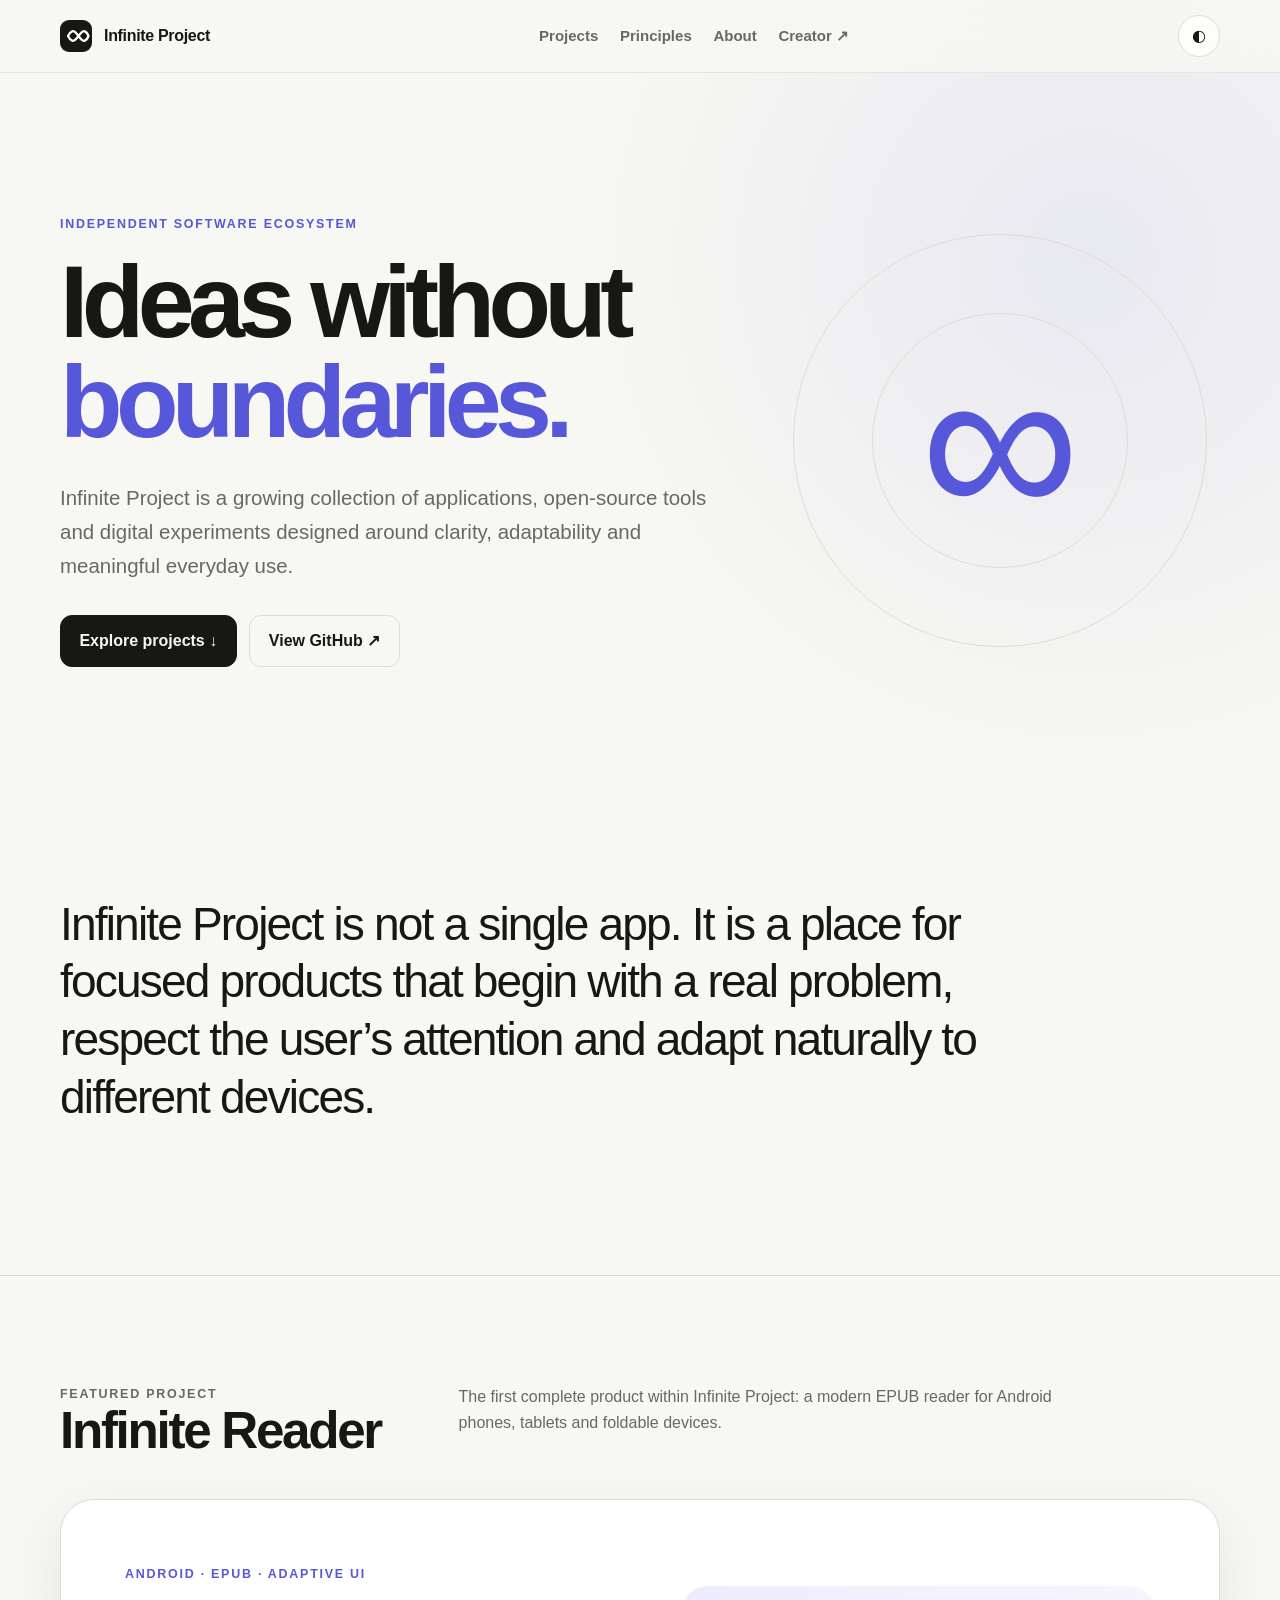
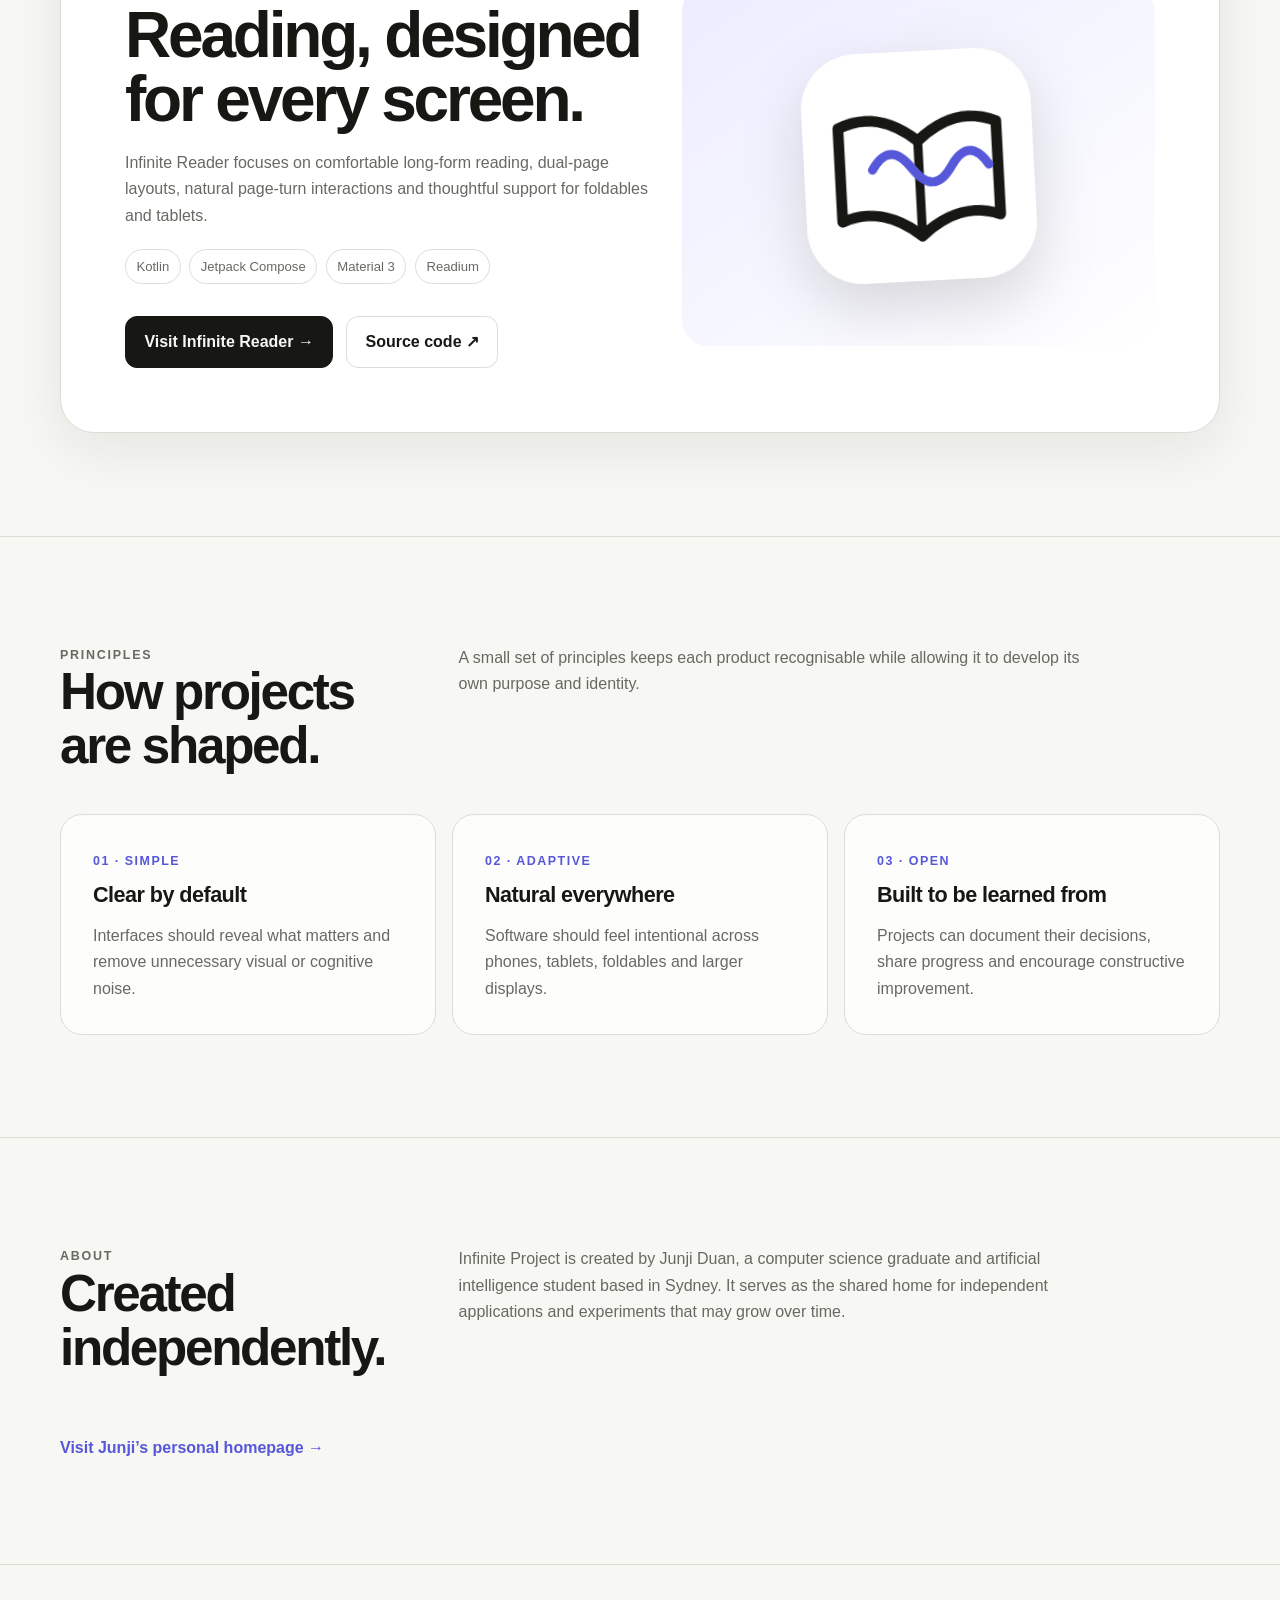
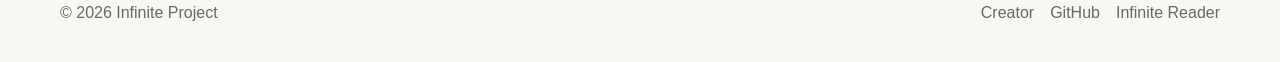
==== index.html @ 833618b4 "Initial commit" ====
<!doctype html>
<html lang="en">
<head>
  <meta charset="utf-8"><meta name="viewport" content="width=device-width, initial-scale=1">
  <meta name="description" content="Infinite Project is an independent collection of thoughtful applications, open-source tools and digital experiments by Junji Duan.">
  <meta name="theme-color" content="#f7f7f3">
  <meta property="og:title" content="Infinite Project — Software without boundaries">
  <meta property="og:description" content="Independent applications, open-source tools and digital experiments.">
  <meta property="og:type" content="website"><meta property="og:url" content="https://JunjiDuan.github.io/infinite-project/">
  <title>Infinite Project — Software without boundaries</title>
  <link rel="icon" href="assets/icons/favicon.svg" type="image/svg+xml"><link rel="manifest" href="site.webmanifest"><link rel="stylesheet" href="assets/css/styles.css">
</head>
<body>
<a class="skip-link" href="#main">Skip to content</a>
<header class="site-header"><div class="container navbar">
  <a class="brand" href="#top"><img class="brand-mark" src="assets/icons/icon.svg" alt=""><span>Infinite Project</span></a>
  <nav class="nav-links" data-menu aria-label="Primary navigation"><a href="#projects">Projects</a><a href="#principles">Principles</a><a href="#about">About</a><a href="https://JunjiDuan.github.io/">Creator ↗</a></nav>
  <div class="nav-actions"><button class="icon-button" type="button" data-theme-toggle aria-label="Switch theme"><span data-theme-icon>◐</span></button><button class="menu-button" type="button" data-menu-button aria-expanded="false" aria-label="Open menu">☰</button></div>
</div></header>
<main id="main">
  <section class="hero" id="top"><div class="container project-hero">
    <div data-reveal><p class="eyebrow">Independent software ecosystem</p><h1>Ideas without <span>boundaries.</span></h1><p class="hero-copy">Infinite Project is a growing collection of applications, open-source tools and digital experiments designed around clarity, adaptability and meaningful everyday use.</p><div class="hero-actions"><a class="button" href="#projects">Explore projects ↓</a><a class="button secondary" href="https://github.com/JunjiDuan" target="_blank" rel="noreferrer">View GitHub ↗</a></div></div>
    <div class="hero-symbol" data-reveal aria-hidden="true"><span>∞</span></div>
  </div></section>

  <section class="section"><div class="container"><p class="manifesto" data-reveal>Infinite Project is not a single app. It is a place for focused products that begin with a real problem, respect the user’s attention and adapt naturally to different devices.</p></div></section>

  <section class="section" id="projects"><div class="container">
    <div class="section-heading" data-reveal><div><p class="eyebrow">Featured project</p><h2>Infinite Reader</h2></div><p>The first complete product within Infinite Project: a modern EPUB reader for Android phones, tablets and foldable devices.</p></div>
    <article class="featured-project" data-reveal>
      <div><p class="eyebrow">Android · EPUB · Adaptive UI</p><h3 style="font-size:clamp(2.4rem,5vw,4.8rem);line-height:1;letter-spacing:-.05em;margin:.35rem 0 1.2rem;">Reading, designed for every screen.</h3><p style="color:var(--muted);max-width:560px;">Infinite Reader focuses on comfortable long-form reading, dual-page layouts, natural page-turn interactions and thoughtful support for foldables and tablets.</p><div class="tag-list"><span class="tag">Kotlin</span><span class="tag">Jetpack Compose</span><span class="tag">Material 3</span><span class="tag">Readium</span></div><div class="hero-actions"><a class="button" href="https://JunjiDuan.github.io/infinite-reader/">Visit Infinite Reader →</a><a class="button secondary" href="https://github.com/JunjiDuan/infinite-reader">Source code ↗</a></div></div>
      <div class="reader-art"><img src="assets/images/reader-logo.svg" alt="Infinite Reader book and infinity logo"></div>
    </article>
  </div></section>

  <section class="section" id="principles"><div class="container">
    <div class="section-heading" data-reveal><div><p class="eyebrow">Principles</p><h2>How projects are shaped.</h2></div><p>A small set of principles keeps each product recognisable while allowing it to develop its own purpose and identity.</p></div>
    <div class="grid three">
      <article class="card" data-reveal><span class="principle-number">01 · SIMPLE</span><h3>Clear by default</h3><p>Interfaces should reveal what matters and remove unnecessary visual or cognitive noise.</p></article>
      <article class="card" data-reveal><span class="principle-number">02 · ADAPTIVE</span><h3>Natural everywhere</h3><p>Software should feel intentional across phones, tablets, foldables and larger displays.</p></article>
      <article class="card" data-reveal><span class="principle-number">03 · OPEN</span><h3>Built to be learned from</h3><p>Projects can document their decisions, share progress and encourage constructive improvement.</p></article>
    </div>
  </div></section>

  <section class="section" id="about"><div class="container"><div class="section-heading" data-reveal><div><p class="eyebrow">About</p><h2>Created independently.</h2></div><p>Infinite Project is created by Junji Duan, a computer science graduate and artificial intelligence student based in Sydney. It serves as the shared home for independent applications and experiments that may grow over time.</p></div><a class="card-link" href="https://JunjiDuan.github.io/">Visit Junji’s personal homepage →</a></div></section>
</main>
<footer class="site-footer"><div class="container footer-row"><span>© <span data-year></span> Infinite Project</span><div class="footer-links"><a href="https://JunjiDuan.github.io/">Creator</a><a href="https://github.com/JunjiDuan">GitHub</a><a href="https://JunjiDuan.github.io/infinite-reader/">Infinite Reader</a></div></div></footer>
<script src="assets/js/main.js" defer></script>
</body></html>
---- assets/css/styles.css ----
:root {
  color-scheme: light;
  --bg: #f7f7f3;
  --surface: rgba(255, 255, 255, 0.76);
  --surface-solid: #ffffff;
  --text: #171714;
  --muted: #696963;
  --line: #ddddD5;
  --accent: #5657d9;
  --accent-soft: #ececff;
  --shadow: 0 18px 55px rgba(25, 25, 20, 0.08);
  --radius-sm: 12px;
  --radius-md: 22px;
  --radius-lg: 34px;
  --max-width: 1160px;
}

:root[data-theme="dark"] {
  color-scheme: dark;
  --bg: #11110f;
  --surface: rgba(27, 27, 24, 0.8);
  --surface-solid: #1b1b18;
  --text: #f5f5ef;
  --muted: #aaaaa2;
  --line: #34342f;
  --accent: #a7a8ff;
  --accent-soft: #292947;
  --shadow: 0 20px 65px rgba(0, 0, 0, 0.32);
}

* { box-sizing: border-box; }
html { scroll-behavior: smooth; }
body {
  margin: 0;
  min-width: 320px;
  background:
    radial-gradient(circle at 85% 8%, color-mix(in srgb, var(--accent) 9%, transparent), transparent 32rem),
    var(--bg);
  color: var(--text);
  font-family: Inter, ui-sans-serif, -apple-system, BlinkMacSystemFont, "Segoe UI", sans-serif;
  line-height: 1.65;
  -webkit-font-smoothing: antialiased;
}

a { color: inherit; text-decoration: none; }
a:focus-visible, button:focus-visible { outline: 3px solid var(--accent); outline-offset: 4px; }
img, svg { display: block; max-width: 100%; }
button { font: inherit; }

.skip-link {
  position: fixed; left: 1rem; top: -4rem; z-index: 1000;
  background: var(--text); color: var(--bg); padding: .7rem 1rem; border-radius: 10px;
}
.skip-link:focus { top: 1rem; }

.container { width: min(calc(100% - 2rem), var(--max-width)); margin-inline: auto; }
.site-header {
  position: sticky; top: 0; z-index: 50;
  border-bottom: 1px solid color-mix(in srgb, var(--line) 70%, transparent);
  background: color-mix(in srgb, var(--bg) 82%, transparent);
  backdrop-filter: blur(18px);
}
.navbar { min-height: 72px; display: flex; align-items: center; justify-content: space-between; gap: 1.5rem; }
.brand { display: inline-flex; align-items: center; gap: .75rem; font-weight: 760; letter-spacing: -.02em; }
.brand-mark { width: 32px; height: 32px; }
.nav-links { display: flex; align-items: center; gap: 1.35rem; }
.nav-links a { color: var(--muted); font-size: .94rem; font-weight: 620; }
.nav-links a:hover { color: var(--text); }
.icon-button, .menu-button {
  width: 42px; height: 42px; border: 1px solid var(--line); border-radius: 50%;
  background: var(--surface); color: var(--text); cursor: pointer;
  display: inline-grid; place-items: center;
}
.menu-button { display: none; border-radius: 12px; }
.nav-actions { display: flex; align-items: center; gap: .55rem; }

.hero { padding: clamp(5.5rem, 11vw, 9.5rem) 0 5rem; }
.eyebrow { margin: 0 0 1.1rem; color: var(--accent); font-size: .78rem; font-weight: 780; letter-spacing: .14em; text-transform: uppercase; }
.hero h1, .display-title {
  margin: 0; max-width: 900px; font-size: clamp(3rem, 8vw, 7.3rem); line-height: .98;
  letter-spacing: -.065em; font-weight: 760;
}
.hero h1 span, .accent-text { color: var(--accent); }
.hero-copy { max-width: 670px; margin: 1.8rem 0 0; color: var(--muted); font-size: clamp(1.05rem, 2vw, 1.28rem); }
.hero-actions { display: flex; flex-wrap: wrap; gap: .8rem; margin-top: 2rem; }
.button {
  display: inline-flex; align-items: center; justify-content: center; gap: .55rem;
  min-height: 48px; padding: .75rem 1.15rem; border-radius: 12px;
  border: 1px solid var(--text); background: var(--text); color: var(--bg); font-weight: 720;
  transition: transform .2s ease, box-shadow .2s ease;
}
.button:hover { transform: translateY(-2px); box-shadow: var(--shadow); }
.button.secondary { background: transparent; color: var(--text); border-color: var(--line); }
.button.ghost { background: var(--accent-soft); color: var(--accent); border-color: transparent; }

.section { padding: clamp(4.5rem, 8vw, 8rem) 0; }
.section + .section { border-top: 1px solid var(--line); }
.section-heading { display: grid; grid-template-columns: minmax(0, .65fr) minmax(0, 1.35fr); gap: 2rem; margin-bottom: 2.6rem; }
.section-heading h2 { margin: 0; font-size: clamp(2rem, 4vw, 3.7rem); line-height: 1.05; letter-spacing: -.045em; }
.section-heading p { margin: .35rem 0 0; max-width: 640px; color: var(--muted); }

.grid { display: grid; gap: 1rem; }
.grid.two { grid-template-columns: repeat(2, minmax(0, 1fr)); }
.grid.three { grid-template-columns: repeat(3, minmax(0, 1fr)); }
.card {
  position: relative; overflow: hidden; padding: clamp(1.35rem, 3vw, 2rem);
  border: 1px solid var(--line); border-radius: var(--radius-md); background: var(--surface);
}
.card h3 { margin: .2rem 0 .65rem; font-size: 1.35rem; letter-spacing: -.025em; }
.card p { margin: 0; color: var(--muted); }
.card-link { display: inline-flex; gap: .4rem; align-items: center; margin-top: 1.2rem; color: var(--accent); font-weight: 720; }
.tag-list { display: flex; flex-wrap: wrap; gap: .55rem; margin-top: 1.25rem; }
.tag { padding: .35rem .65rem; border: 1px solid var(--line); border-radius: 999px; color: var(--muted); font-size: .82rem; }

.site-footer { padding: 2.2rem 0; border-top: 1px solid var(--line); color: var(--muted); }
.footer-row { display: flex; justify-content: space-between; gap: 1rem; align-items: center; }
.footer-links { display: flex; flex-wrap: wrap; gap: 1rem; }
.footer-links a:hover { color: var(--text); }

[data-reveal] { opacity: 0; transform: translateY(18px); transition: opacity .6s ease, transform .6s ease; }
[data-reveal].is-visible { opacity: 1; transform: translateY(0); }

@media (max-width: 800px) {
  .menu-button { display: inline-grid; }
  .nav-links {
    display: none; position: absolute; left: 1rem; right: 1rem; top: 64px;
    padding: 1rem; flex-direction: column; align-items: stretch;
    border: 1px solid var(--line); border-radius: 16px; background: var(--surface-solid); box-shadow: var(--shadow);
  }
  .nav-links[data-open] { display: flex; }
  .nav-links a { padding: .65rem .55rem; }
  .section-heading, .grid.two, .grid.three { grid-template-columns: 1fr; }
  .section-heading { gap: .75rem; }
  .footer-row { align-items: flex-start; flex-direction: column; }
}

@media (prefers-reduced-motion: reduce) {
  html { scroll-behavior: auto; }
  *, *::before, *::after { animation-duration: .01ms !important; animation-iteration-count: 1 !important; transition-duration: .01ms !important; }
  [data-reveal] { opacity: 1; transform: none; }
}

.project-hero { display: grid; grid-template-columns: 1.2fr .8fr; gap: 3rem; align-items: center; }
.hero-symbol { width: min(100%, 440px); aspect-ratio: 1; justify-self: end; position: relative; display: grid; place-items: center; }
.hero-symbol::before, .hero-symbol::after { content:''; position:absolute; border-radius:50%; border:1px solid var(--line); }
.hero-symbol::before { inset: 3%; } .hero-symbol::after { inset: 21%; }
.hero-symbol span { font-size: clamp(7rem, 22vw, 14rem); line-height: 1; color: var(--accent); animation: float 5s ease-in-out infinite; }
@keyframes float { 50% { transform: translateY(-10px) rotate(-2deg); } }
.manifesto { font-size: clamp(1.65rem, 3.6vw, 3rem); line-height: 1.25; letter-spacing: -.04em; max-width: 940px; }
.featured-project { display:grid; grid-template-columns: 1fr .9fr; gap:2rem; min-height:500px; padding:clamp(1.5rem,5vw,4rem); border-radius:var(--radius-lg); border:1px solid var(--line); background:var(--surface-solid); box-shadow:var(--shadow); align-items:center; }
.reader-art { min-height:360px; border-radius:26px; display:grid; place-items:center; background:linear-gradient(145deg,var(--accent-soft),var(--surface)); overflow:hidden; }
.reader-art img { width:min(58%,230px); filter:drop-shadow(0 24px 30px rgba(0,0,0,.14)); transform:rotate(-3deg); }
.principle-number { color:var(--accent); font-weight:780; font-size:.78rem; letter-spacing:.12em; }
@media (max-width:800px) { .project-hero,.featured-project{grid-template-columns:1fr}.hero-symbol{justify-self:start;width:min(80vw,370px)}.reader-art{min-height:300px} }
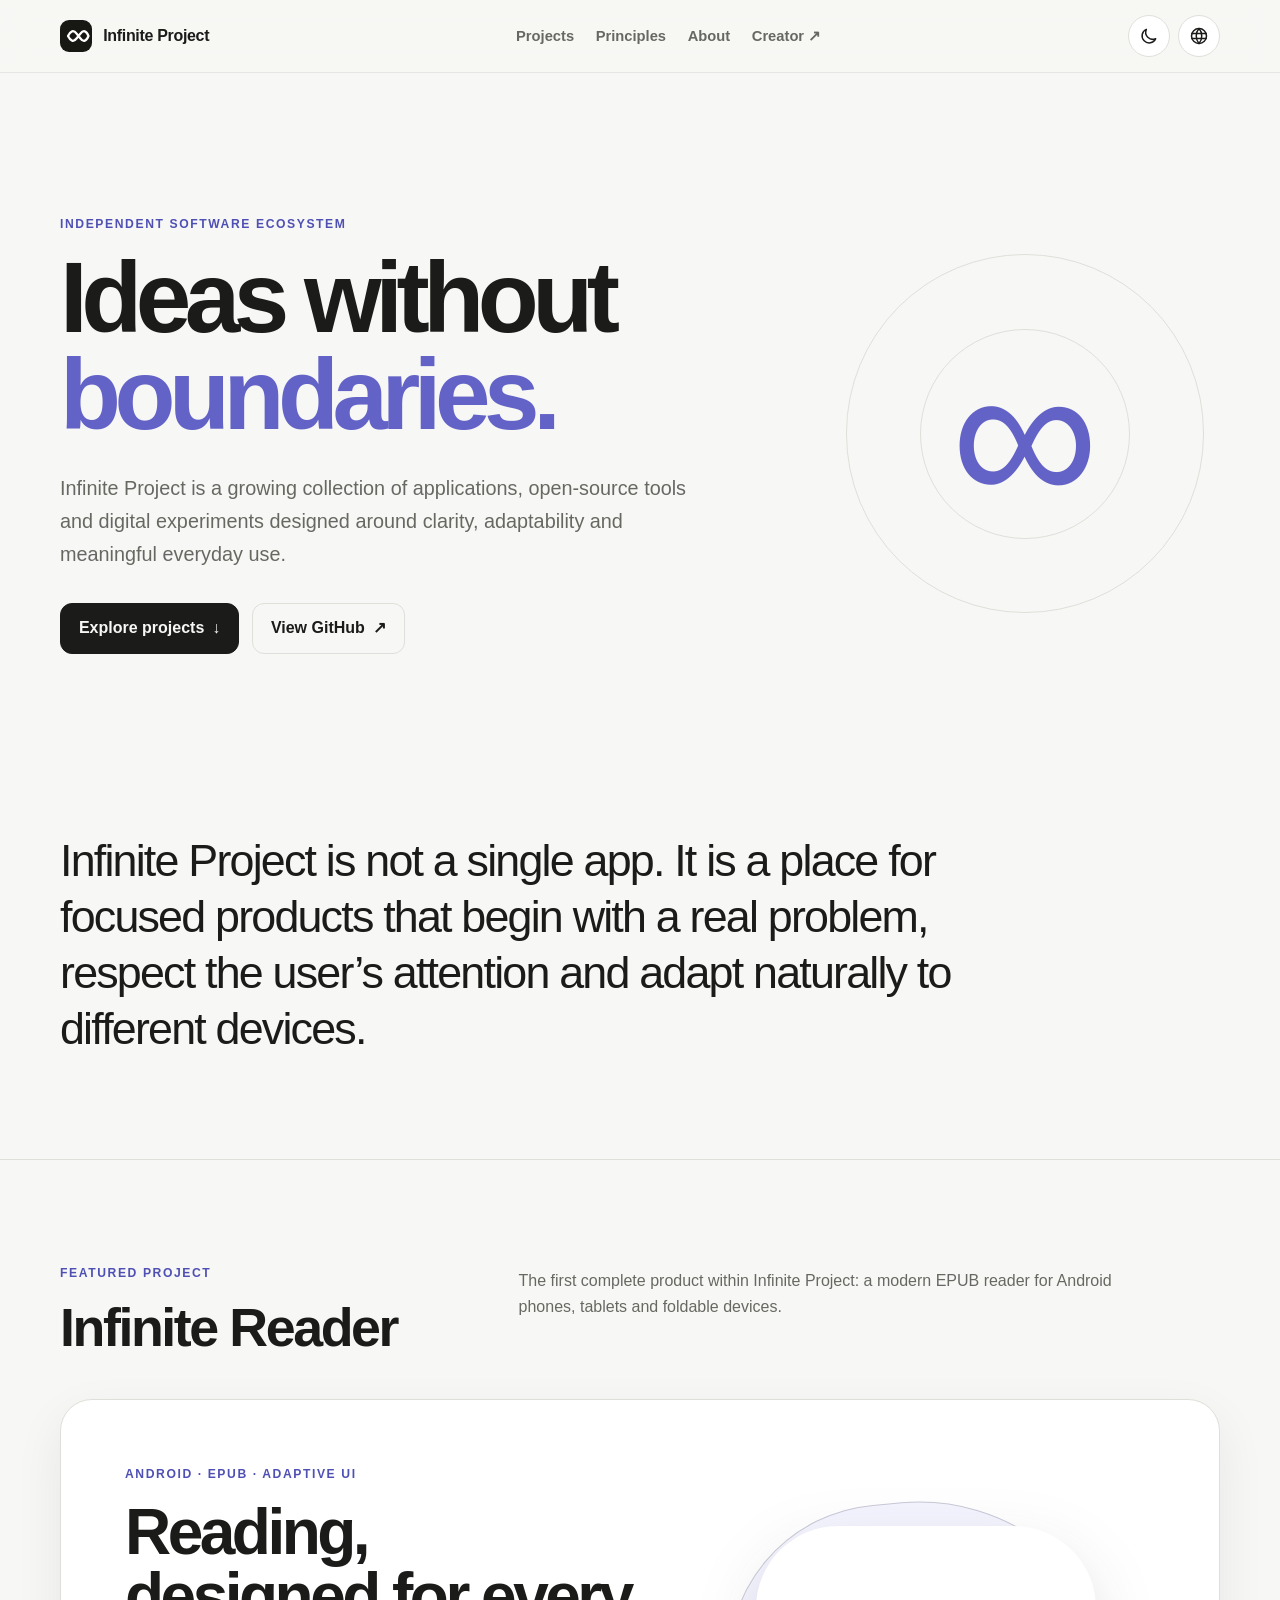
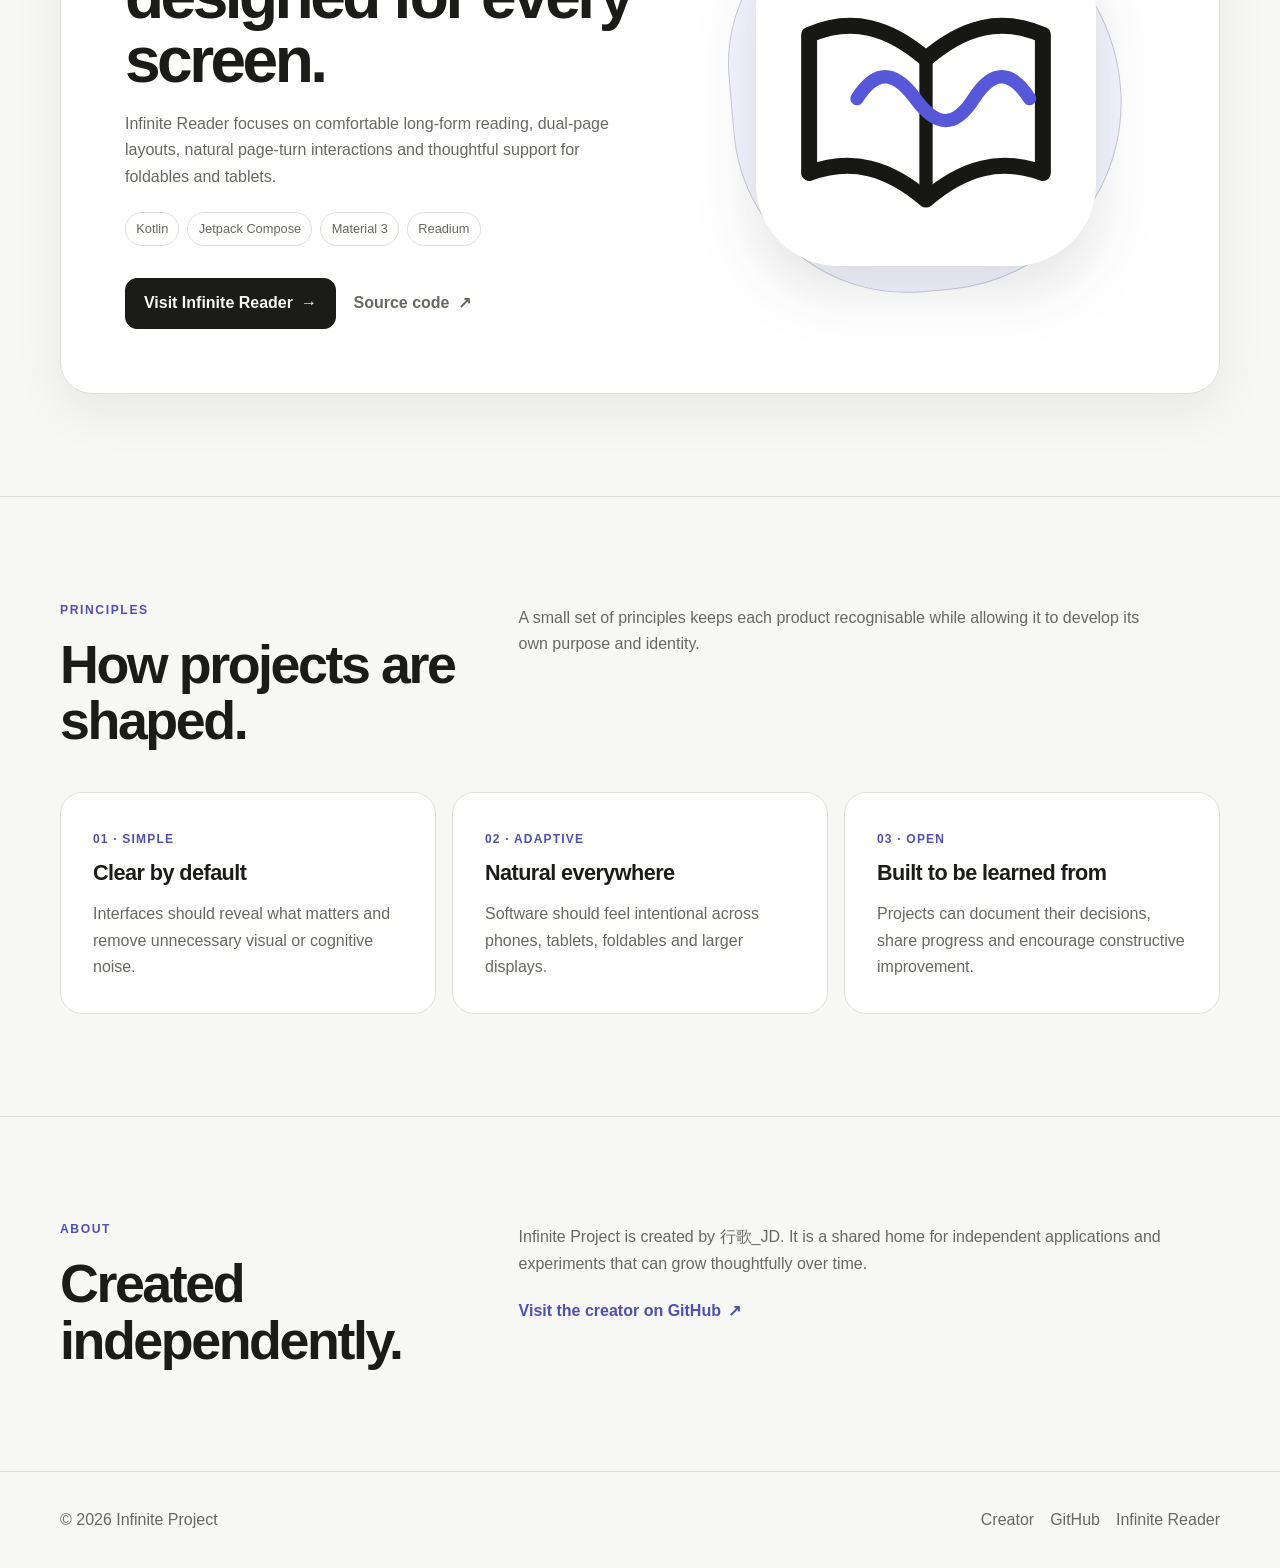
==== commit 7ab1980d: "Update website" ====
--- a/index.html
+++ b/index.html
@@ -1,49 +1,144 @@
 <!doctype html>
 <html lang="en">
 <head>
-  <meta charset="utf-8"><meta name="viewport" content="width=device-width, initial-scale=1">
-  <meta name="description" content="Infinite Project is an independent collection of thoughtful applications, open-source tools and digital experiments by Junji Duan.">
-  <meta name="theme-color" content="#f7f7f3">
+  <meta charset="utf-8">
+  <meta name="viewport" content="width=device-width, initial-scale=1">
+  <meta name="description" content="Infinite Project is an independent collection of thoughtful applications, open-source tools and digital experiments by 行歌_JD.">
+  <meta name="theme-color" content="#f7f7f5">
   <meta property="og:title" content="Infinite Project — Software without boundaries">
-  <meta property="og:description" content="Independent applications, open-source tools and digital experiments.">
-  <meta property="og:type" content="website"><meta property="og:url" content="https://JunjiDuan.github.io/infinite-project/">
+  <meta property="og:description" content="Independent applications, open-source tools and digital experiments designed with clarity and care.">
+  <meta property="og:type" content="website">
+  <meta property="og:url" content="https://junjiduan.github.io/infinite-project/">
   <title>Infinite Project — Software without boundaries</title>
-  <link rel="icon" href="assets/icons/favicon.svg" type="image/svg+xml"><link rel="manifest" href="site.webmanifest"><link rel="stylesheet" href="assets/css/styles.css">
+  <link rel="icon" href="./assets/icons/favicon.svg" type="image/svg+xml">
+  <link rel="manifest" href="./site.webmanifest">
+  <link rel="stylesheet" href="./assets/css/styles.css">
 </head>
 <body>
-<a class="skip-link" href="#main">Skip to content</a>
-<header class="site-header"><div class="container navbar">
-  <a class="brand" href="#top"><img class="brand-mark" src="assets/icons/icon.svg" alt=""><span>Infinite Project</span></a>
-  <nav class="nav-links" data-menu aria-label="Primary navigation"><a href="#projects">Projects</a><a href="#principles">Principles</a><a href="#about">About</a><a href="https://JunjiDuan.github.io/">Creator ↗</a></nav>
-  <div class="nav-actions"><button class="icon-button" type="button" data-theme-toggle aria-label="Switch theme"><span data-theme-icon>◐</span></button><button class="menu-button" type="button" data-menu-button aria-expanded="false" aria-label="Open menu">☰</button></div>
-</div></header>
-<main id="main">
-  <section class="hero" id="top"><div class="container project-hero">
-    <div data-reveal><p class="eyebrow">Independent software ecosystem</p><h1>Ideas without <span>boundaries.</span></h1><p class="hero-copy">Infinite Project is a growing collection of applications, open-source tools and digital experiments designed around clarity, adaptability and meaningful everyday use.</p><div class="hero-actions"><a class="button" href="#projects">Explore projects ↓</a><a class="button secondary" href="https://github.com/JunjiDuan" target="_blank" rel="noreferrer">View GitHub ↗</a></div></div>
-    <div class="hero-symbol" data-reveal aria-hidden="true"><span>∞</span></div>
-  </div></section>
+  <a class="skip-link" href="#main" data-i18n="skipLink">Skip to content</a>
 
-  <section class="section"><div class="container"><p class="manifesto" data-reveal>Infinite Project is not a single app. It is a place for focused products that begin with a real problem, respect the user’s attention and adapt naturally to different devices.</p></div></section>
+  <header class="site-header">
+    <div class="container navbar">
+      <a class="brand" href="#top" data-i18n-aria-label="brandHomeLabel" aria-label="Infinite Project home">
+        <img class="brand-mark" src="./assets/icons/icon.svg" alt="">
+        <span>Infinite Project</span>
+      </a>
 
-  <section class="section" id="projects"><div class="container">
-    <div class="section-heading" data-reveal><div><p class="eyebrow">Featured project</p><h2>Infinite Reader</h2></div><p>The first complete product within Infinite Project: a modern EPUB reader for Android phones, tablets and foldable devices.</p></div>
-    <article class="featured-project" data-reveal>
-      <div><p class="eyebrow">Android · EPUB · Adaptive UI</p><h3 style="font-size:clamp(2.4rem,5vw,4.8rem);line-height:1;letter-spacing:-.05em;margin:.35rem 0 1.2rem;">Reading, designed for every screen.</h3><p style="color:var(--muted);max-width:560px;">Infinite Reader focuses on comfortable long-form reading, dual-page layouts, natural page-turn interactions and thoughtful support for foldables and tablets.</p><div class="tag-list"><span class="tag">Kotlin</span><span class="tag">Jetpack Compose</span><span class="tag">Material 3</span><span class="tag">Readium</span></div><div class="hero-actions"><a class="button" href="https://JunjiDuan.github.io/infinite-reader/">Visit Infinite Reader →</a><a class="button secondary" href="https://github.com/JunjiDuan/infinite-reader">Source code ↗</a></div></div>
-      <div class="reader-art"><img src="assets/images/reader-logo.svg" alt="Infinite Reader book and infinity logo"></div>
-    </article>
-  </div></section>
+      <nav class="nav-links" id="primary-navigation" data-menu data-i18n-aria-label="primaryNavLabel" aria-label="Primary navigation">
+        <a href="#projects" data-i18n="navProjects">Projects</a>
+        <a href="#principles" data-i18n="navPrinciples">Principles</a>
+        <a href="#about" data-i18n="navAbout">About</a>
+        <a href="https://github.com/JunjiDuan" target="_blank" rel="noreferrer">
+          <span data-i18n="navCreator">Creator</span><span aria-hidden="true"> ↗</span>
+        </a>
+      </nav>
 
-  <section class="section" id="principles"><div class="container">
-    <div class="section-heading" data-reveal><div><p class="eyebrow">Principles</p><h2>How projects are shaped.</h2></div><p>A small set of principles keeps each product recognisable while allowing it to develop its own purpose and identity.</p></div>
-    <div class="grid three">
-      <article class="card" data-reveal><span class="principle-number">01 · SIMPLE</span><h3>Clear by default</h3><p>Interfaces should reveal what matters and remove unnecessary visual or cognitive noise.</p></article>
-      <article class="card" data-reveal><span class="principle-number">02 · ADAPTIVE</span><h3>Natural everywhere</h3><p>Software should feel intentional across phones, tablets, foldables and larger displays.</p></article>
-      <article class="card" data-reveal><span class="principle-number">03 · OPEN</span><h3>Built to be learned from</h3><p>Projects can document their decisions, share progress and encourage constructive improvement.</p></article>
+      <div class="nav-actions">
+        <button class="icon-button" type="button" data-theme-toggle data-i18n-aria-label="themeDarkLabel" aria-label="Switch to dark mode">
+          <svg class="theme-icon theme-icon-moon" viewBox="0 0 24 24" aria-hidden="true"><path d="M20 15.2A8.5 8.5 0 0 1 8.8 4 8.5 8.5 0 1 0 20 15.2Z"/></svg>
+          <svg class="theme-icon theme-icon-sun" viewBox="0 0 24 24" aria-hidden="true"><circle cx="12" cy="12" r="3.5"/><path d="M12 2v2M12 20v2M4.93 4.93l1.42 1.42M17.65 17.65l1.42 1.42M2 12h2M20 12h2M4.93 19.07l1.42-1.42M17.65 6.35l1.42-1.42"/></svg>
+        </button>
+
+        <div class="language-control">
+          <button class="icon-button" type="button" data-language-button aria-expanded="false" aria-haspopup="menu" aria-controls="language-menu" data-i18n-aria-label="languageButtonLabel" aria-label="Choose language">
+            <svg viewBox="0 0 24 24" aria-hidden="true"><circle cx="12" cy="12" r="9"/><path d="M3.5 9h17M3.5 15h17M12 3c2.2 2.4 3.3 5.4 3.3 9s-1.1 6.6-3.3 9c-2.2-2.4-3.3-5.4-3.3-9S9.8 5.4 12 3Z"/></svg>
+          </button>
+          <div class="language-menu" id="language-menu" data-language-menu role="menu" data-i18n-aria-label="languageMenuLabel" aria-label="Language" hidden>
+            <button type="button" role="menuitemradio" data-language="en" aria-checked="true"><span>English</span><span class="language-check" aria-hidden="true">✓</span></button>
+            <button type="button" role="menuitemradio" data-language="zh-CN" aria-checked="false"><span>中文（简体）</span><span class="language-check" aria-hidden="true">✓</span></button>
+            <button type="button" role="menuitemradio" data-language="zh-TW" aria-checked="false"><span>中文（繁體）</span><span class="language-check" aria-hidden="true">✓</span></button>
+            <button type="button" role="menuitemradio" data-language="fr" aria-checked="false"><span>Français</span><span class="language-check" aria-hidden="true">✓</span></button>
+            <button type="button" role="menuitemradio" data-language="es" aria-checked="false"><span>Español</span><span class="language-check" aria-hidden="true">✓</span></button>
+          </div>
+        </div>
+
+        <button class="menu-button" type="button" data-menu-button aria-expanded="false" aria-controls="primary-navigation" data-i18n-aria-label="menuOpenLabel" aria-label="Open menu">
+          <svg class="menu-icon menu-icon-open" viewBox="0 0 24 24" aria-hidden="true"><path d="M4 7h16M4 12h16M4 17h16"/></svg>
+          <svg class="menu-icon menu-icon-close" viewBox="0 0 24 24" aria-hidden="true"><path d="m6 6 12 12M18 6 6 18"/></svg>
+        </button>
+      </div>
     </div>
-  </div></section>
+  </header>
 
-  <section class="section" id="about"><div class="container"><div class="section-heading" data-reveal><div><p class="eyebrow">About</p><h2>Created independently.</h2></div><p>Infinite Project is created by Junji Duan, a computer science graduate and artificial intelligence student based in Sydney. It serves as the shared home for independent applications and experiments that may grow over time.</p></div><a class="card-link" href="https://JunjiDuan.github.io/">Visit Junji’s personal homepage →</a></div></section>
-</main>
-<footer class="site-footer"><div class="container footer-row"><span>© <span data-year></span> Infinite Project</span><div class="footer-links"><a href="https://JunjiDuan.github.io/">Creator</a><a href="https://github.com/JunjiDuan">GitHub</a><a href="https://JunjiDuan.github.io/infinite-reader/">Infinite Reader</a></div></div></footer>
-<script src="assets/js/main.js" defer></script>
-</body></html>
+  <main id="main">
+    <section class="hero" id="top">
+      <div class="container project-hero">
+        <div data-reveal>
+          <p class="eyebrow" data-i18n="heroEyebrow">Independent software ecosystem</p>
+          <h1 data-i18n-html="heroTitle">Ideas without <span>boundaries.</span></h1>
+          <p class="hero-copy" data-i18n="heroCopy">Infinite Project is a growing collection of applications, open-source tools and digital experiments designed around clarity, adaptability and meaningful everyday use.</p>
+          <div class="hero-actions">
+            <a class="button" href="#projects"><span data-i18n="exploreProjects">Explore projects</span><span aria-hidden="true">↓</span></a>
+            <a class="button secondary" href="https://github.com/JunjiDuan" target="_blank" rel="noreferrer"><span data-i18n="viewGitHub">View GitHub</span><span aria-hidden="true">↗</span></a>
+          </div>
+        </div>
+        <div class="hero-symbol" data-reveal aria-hidden="true"><span>∞</span></div>
+      </div>
+    </section>
+
+    <section class="section manifesto-section">
+      <div class="container"><p class="manifesto" data-reveal data-i18n="manifesto">Infinite Project is not a single app. It is a place for focused products that begin with a real problem, respect the user’s attention and adapt naturally to different devices.</p></div>
+    </section>
+
+    <section class="section" id="projects">
+      <div class="container">
+        <div class="section-heading" data-reveal>
+          <div><p class="eyebrow" data-i18n="featuredEyebrow">Featured project</p><h2>Infinite Reader</h2></div>
+          <p data-i18n="featuredIntro">The first complete product within Infinite Project: a modern EPUB reader for Android phones, tablets and foldable devices.</p>
+        </div>
+
+        <article class="featured-project" data-reveal>
+          <div class="featured-copy">
+            <p class="eyebrow">Android · EPUB · <span data-i18n="adaptiveUi">Adaptive UI</span></p>
+            <h3 data-i18n="readerTitle">Reading, designed for every screen.</h3>
+            <p data-i18n="readerCopy">Infinite Reader focuses on comfortable long-form reading, dual-page layouts, natural page-turn interactions and thoughtful support for foldables and tablets.</p>
+            <div class="tag-list" data-i18n-aria-label="technologiesLabel" aria-label="Technologies"><span class="tag">Kotlin</span><span class="tag">Jetpack Compose</span><span class="tag">Material 3</span><span class="tag">Readium</span></div>
+            <div class="hero-actions">
+              <a class="button" href="https://JunjiDuan.github.io/infinite-reader/" target="_blank" rel="noreferrer"><span data-i18n="visitReader">Visit Infinite Reader</span><span aria-hidden="true">→</span></a>
+              <a class="text-button" href="https://github.com/JunjiDuan/infinite-reader" target="_blank" rel="noreferrer"><span data-i18n="sourceCode">Source code</span><span aria-hidden="true">↗</span></a>
+            </div>
+          </div>
+          <div class="reader-visual">
+            <div class="reader-glow" aria-hidden="true"></div>
+            <img src="./assets/images/reader-logo.svg" data-i18n-alt="readerLogoAlt" alt="Infinite Reader book and infinity symbol">
+          </div>
+        </article>
+      </div>
+    </section>
+
+    <section class="section" id="principles">
+      <div class="container">
+        <div class="section-heading" data-reveal>
+          <div><p class="eyebrow" data-i18n="principlesEyebrow">Principles</p><h2 data-i18n="principlesTitle">How projects are shaped.</h2></div>
+          <p data-i18n="principlesIntro">A small set of principles keeps each product recognisable while allowing it to develop its own purpose and identity.</p>
+        </div>
+        <div class="principles-grid">
+          <article class="card" data-reveal><span class="principle-number" data-i18n="principleOneLabel">01 · SIMPLE</span><h3 data-i18n="principleOneTitle">Clear by default</h3><p data-i18n="principleOneCopy">Interfaces should reveal what matters and remove unnecessary visual or cognitive noise.</p></article>
+          <article class="card" data-reveal><span class="principle-number" data-i18n="principleTwoLabel">02 · ADAPTIVE</span><h3 data-i18n="principleTwoTitle">Natural everywhere</h3><p data-i18n="principleTwoCopy">Software should feel intentional across phones, tablets, foldables and larger displays.</p></article>
+          <article class="card" data-reveal><span class="principle-number" data-i18n="principleThreeLabel">03 · OPEN</span><h3 data-i18n="principleThreeTitle">Built to be learned from</h3><p data-i18n="principleThreeCopy">Projects can document their decisions, share progress and encourage constructive improvement.</p></article>
+        </div>
+      </div>
+    </section>
+
+    <section class="section" id="about">
+      <div class="container about-layout" data-reveal>
+        <div><p class="eyebrow" data-i18n="aboutEyebrow">About</p><h2 data-i18n="aboutTitle">Created independently.</h2></div>
+        <div><p data-i18n="aboutCopy">Infinite Project is created by 行歌_JD. It is a shared home for independent applications and experiments that can grow thoughtfully over time.</p><a class="card-link" href="https://github.com/JunjiDuan" target="_blank" rel="noreferrer"><span data-i18n="creatorLink">Visit the creator on GitHub</span><span aria-hidden="true">↗</span></a></div>
+      </div>
+    </section>
+  </main>
+
+  <footer class="site-footer">
+    <div class="container footer-row">
+      <span>© <span data-year></span> Infinite Project</span>
+      <nav class="footer-links" data-i18n-aria-label="footerNavLabel" aria-label="Footer navigation">
+        <a href="https://github.com/JunjiDuan" target="_blank" rel="noreferrer" data-i18n="navCreator">Creator</a>
+        <a href="https://github.com/JunjiDuan" target="_blank" rel="noreferrer">GitHub</a>
+        <a href="https://JunjiDuan.github.io/infinite-reader/" target="_blank" rel="noreferrer">Infinite Reader</a>
+      </nav>
+    </div>
+  </footer>
+
+  <script type="module" src="./assets/js/main.js"></script>
+</body>
+</html>
--- a/assets/css/styles.css
+++ b/assets/css/styles.css
@@ -1,154 +1,345 @@
 :root {
   color-scheme: light;
-  --bg: #f7f7f3;
-  --surface: rgba(255, 255, 255, 0.76);
-  --surface-solid: #ffffff;
-  --text: #171714;
-  --muted: #696963;
-  --line: #ddddD5;
-  --accent: #5657d9;
-  --accent-soft: #ececff;
-  --shadow: 0 18px 55px rgba(25, 25, 20, 0.08);
+  --bg: #f7f7f5;
+  --surface: #ffffff;
+  --surface-subtle: #f0f0ee;
+  --text: #1b1b19;
+  --muted: #686863;
+  --line: #dfdfda;
+  --accent: #6262c7;
+  --accent-strong: #4f50b4;
+  --accent-soft: #eeeeff;
+  --focus: #5556c5;
+  --shadow-soft: 0 18px 50px rgba(34, 34, 42, 0.07);
   --radius-sm: 12px;
   --radius-md: 22px;
-  --radius-lg: 34px;
+  --radius-lg: 32px;
   --max-width: 1160px;
 }
 
 :root[data-theme="dark"] {
   color-scheme: dark;
-  --bg: #11110f;
-  --surface: rgba(27, 27, 24, 0.8);
-  --surface-solid: #1b1b18;
-  --text: #f5f5ef;
-  --muted: #aaaaa2;
-  --line: #34342f;
-  --accent: #a7a8ff;
-  --accent-soft: #292947;
-  --shadow: 0 20px 65px rgba(0, 0, 0, 0.32);
+  --bg: #121211;
+  --surface: #1b1b19;
+  --surface-subtle: #22221f;
+  --text: #f4f4ef;
+  --muted: #adada5;
+  --line: #363632;
+  --accent: #aaaaff;
+  --accent-strong: #bdbdff;
+  --accent-soft: #2b2b49;
+  --focus: #b6b6ff;
+  --shadow-soft: 0 20px 55px rgba(0, 0, 0, 0.24);
 }
 
 * { box-sizing: border-box; }
-html { scroll-behavior: smooth; }
+
+html {
+  scroll-behavior: smooth;
+  scroll-padding-top: 5.5rem;
+}
+
 body {
   margin: 0;
   min-width: 320px;
-  background:
-    radial-gradient(circle at 85% 8%, color-mix(in srgb, var(--accent) 9%, transparent), transparent 32rem),
-    var(--bg);
+  overflow-x: hidden;
+  background: var(--bg);
   color: var(--text);
-  font-family: Inter, ui-sans-serif, -apple-system, BlinkMacSystemFont, "Segoe UI", sans-serif;
+  font-family: Inter, ui-sans-serif, -apple-system, BlinkMacSystemFont, "Segoe UI", "Noto Sans", "Noto Sans SC", "Noto Sans TC", sans-serif;
   line-height: 1.65;
+  overflow-wrap: anywhere;
   -webkit-font-smoothing: antialiased;
 }
 
 a { color: inherit; text-decoration: none; }
-a:focus-visible, button:focus-visible { outline: 3px solid var(--accent); outline-offset: 4px; }
+button { color: inherit; font: inherit; }
 img, svg { display: block; max-width: 100%; }
-button { font: inherit; }
+
+a:focus-visible,
+button:focus-visible {
+  outline: 3px solid var(--focus);
+  outline-offset: 3px;
+}
 
 .skip-link {
-  position: fixed; left: 1rem; top: -4rem; z-index: 1000;
-  background: var(--text); color: var(--bg); padding: .7rem 1rem; border-radius: 10px;
-}
+  position: fixed;
+  top: -5rem;
+  left: 1rem;
+  z-index: 200;
+  border-radius: 10px;
+  background: var(--text);
+  color: var(--bg);
+  padding: 0.7rem 1rem;
+  font-weight: 700;
+}
+
 .skip-link:focus { top: 1rem; }
-
 .container { width: min(calc(100% - 2rem), var(--max-width)); margin-inline: auto; }
+
 .site-header {
-  position: sticky; top: 0; z-index: 50;
-  border-bottom: 1px solid color-mix(in srgb, var(--line) 70%, transparent);
-  background: color-mix(in srgb, var(--bg) 82%, transparent);
-  backdrop-filter: blur(18px);
-}
-.navbar { min-height: 72px; display: flex; align-items: center; justify-content: space-between; gap: 1.5rem; }
-.brand { display: inline-flex; align-items: center; gap: .75rem; font-weight: 760; letter-spacing: -.02em; }
-.brand-mark { width: 32px; height: 32px; }
-.nav-links { display: flex; align-items: center; gap: 1.35rem; }
-.nav-links a { color: var(--muted); font-size: .94rem; font-weight: 620; }
-.nav-links a:hover { color: var(--text); }
-.icon-button, .menu-button {
-  width: 42px; height: 42px; border: 1px solid var(--line); border-radius: 50%;
-  background: var(--surface); color: var(--text); cursor: pointer;
-  display: inline-grid; place-items: center;
-}
-.menu-button { display: none; border-radius: 12px; }
-.nav-actions { display: flex; align-items: center; gap: .55rem; }
-
-.hero { padding: clamp(5.5rem, 11vw, 9.5rem) 0 5rem; }
-.eyebrow { margin: 0 0 1.1rem; color: var(--accent); font-size: .78rem; font-weight: 780; letter-spacing: .14em; text-transform: uppercase; }
-.hero h1, .display-title {
-  margin: 0; max-width: 900px; font-size: clamp(3rem, 8vw, 7.3rem); line-height: .98;
-  letter-spacing: -.065em; font-weight: 760;
-}
-.hero h1 span, .accent-text { color: var(--accent); }
-.hero-copy { max-width: 670px; margin: 1.8rem 0 0; color: var(--muted); font-size: clamp(1.05rem, 2vw, 1.28rem); }
-.hero-actions { display: flex; flex-wrap: wrap; gap: .8rem; margin-top: 2rem; }
+  position: sticky;
+  top: 0;
+  z-index: 100;
+  border-bottom: 1px solid color-mix(in srgb, var(--line) 72%, transparent);
+  background: color-mix(in srgb, var(--bg) 91%, transparent);
+  backdrop-filter: blur(14px);
+}
+
+.navbar {
+  position: relative;
+  display: flex;
+  min-height: 72px;
+  align-items: center;
+  justify-content: space-between;
+  gap: 1.25rem;
+}
+
+.brand {
+  display: inline-flex;
+  min-width: 0;
+  align-items: center;
+  gap: 0.7rem;
+  font-weight: 760;
+  letter-spacing: -0.02em;
+  white-space: nowrap;
+}
+
+.brand-mark { width: 32px; height: 32px; flex: 0 0 auto; }
+.nav-links { display: flex; align-items: center; gap: clamp(0.8rem, 2vw, 1.35rem); }
+.nav-links a { color: var(--muted); font-size: 0.92rem; font-weight: 650; white-space: nowrap; }
+.nav-links a:hover, .footer-links a:hover { color: var(--text); }
+.nav-actions { display: flex; flex: 0 0 auto; align-items: center; gap: 0.5rem; }
+
+.icon-button,
+.menu-button {
+  display: inline-grid;
+  width: 42px;
+  height: 42px;
+  flex: 0 0 auto;
+  place-items: center;
+  border: 1px solid var(--line);
+  border-radius: 50%;
+  background: var(--surface);
+  cursor: pointer;
+  transition: border-color 0.2s ease, background-color 0.2s ease;
+}
+
+.icon-button:hover, .menu-button:hover { border-color: color-mix(in srgb, var(--accent) 55%, var(--line)); }
+.icon-button svg, .menu-button svg { width: 20px; height: 20px; fill: none; stroke: currentColor; stroke-width: 1.8; stroke-linecap: round; stroke-linejoin: round; }
+.theme-icon-sun { display: none; }
+:root[data-theme="dark"] .theme-icon-moon { display: none; }
+:root[data-theme="dark"] .theme-icon-sun { display: block; }
+
+.menu-button { display: none; border-radius: var(--radius-sm); }
+.menu-icon-close { display: none; }
+.menu-button[aria-expanded="true"] .menu-icon-open { display: none; }
+.menu-button[aria-expanded="true"] .menu-icon-close { display: block; }
+
+.language-control { position: relative; }
+.language-menu {
+  position: absolute;
+  top: calc(100% + 0.65rem);
+  right: 0;
+  z-index: 130;
+  width: max-content;
+  min-width: 190px;
+  max-width: calc(100vw - 2rem);
+  padding: 0.45rem;
+  border: 1px solid var(--line);
+  border-radius: 15px;
+  background: var(--surface);
+  box-shadow: var(--shadow-soft);
+}
+
+.language-menu[hidden] { display: none; }
+.language-menu button {
+  display: flex;
+  width: 100%;
+  align-items: center;
+  justify-content: space-between;
+  gap: 1.5rem;
+  border: 0;
+  border-radius: 10px;
+  background: transparent;
+  padding: 0.65rem 0.75rem;
+  text-align: left;
+  cursor: pointer;
+}
+
+.language-menu button:hover,
+.language-menu button:focus-visible { background: var(--surface-subtle); }
+.language-menu button[aria-checked="true"] { color: var(--accent-strong); font-weight: 720; }
+.language-check { visibility: hidden; }
+.language-menu button[aria-checked="true"] .language-check { visibility: visible; }
+
+.hero { padding: clamp(5.5rem, 11vw, 9rem) 0 clamp(4.5rem, 8vw, 7rem); }
+.project-hero { display: grid; grid-template-columns: minmax(0, 1.2fr) minmax(280px, 0.8fr); align-items: center; gap: clamp(2rem, 7vw, 5rem); }
+.eyebrow { margin: 0 0 1rem; color: var(--accent-strong); font-size: 0.76rem; font-weight: 800; letter-spacing: 0.13em; text-transform: uppercase; }
+.hero h1 { margin: 0; max-width: 820px; font-size: clamp(3.25rem, 7.8vw, 7rem); font-weight: 760; letter-spacing: -0.065em; line-height: 0.97; }
+.hero h1 span { color: var(--accent); }
+.hero-copy { max-width: 680px; margin: 1.8rem 0 0; color: var(--muted); font-size: clamp(1.04rem, 2vw, 1.24rem); }
+.hero-actions { display: flex; flex-wrap: wrap; align-items: center; gap: 0.8rem; margin-top: 2rem; }
+
+.button,
+.text-button {
+  display: inline-flex;
+  min-height: 48px;
+  align-items: center;
+  justify-content: center;
+  gap: 0.5rem;
+  border-radius: var(--radius-sm);
+  font-weight: 730;
+}
+
 .button {
-  display: inline-flex; align-items: center; justify-content: center; gap: .55rem;
-  min-height: 48px; padding: .75rem 1.15rem; border-radius: 12px;
-  border: 1px solid var(--text); background: var(--text); color: var(--bg); font-weight: 720;
-  transition: transform .2s ease, box-shadow .2s ease;
-}
-.button:hover { transform: translateY(-2px); box-shadow: var(--shadow); }
-.button.secondary { background: transparent; color: var(--text); border-color: var(--line); }
-.button.ghost { background: var(--accent-soft); color: var(--accent); border-color: transparent; }
-
-.section { padding: clamp(4.5rem, 8vw, 8rem) 0; }
+  border: 1px solid var(--text);
+  background: var(--text);
+  color: var(--bg);
+  padding: 0.72rem 1.12rem;
+  transition: transform 0.2s ease, box-shadow 0.2s ease;
+}
+
+.button:hover { transform: translateY(-2px); box-shadow: 0 10px 25px rgba(25, 25, 25, 0.1); }
+.button.secondary { border-color: var(--line); background: transparent; color: var(--text); }
+.text-button { min-height: 44px; padding: 0.55rem 0.3rem; color: var(--muted); }
+.text-button:hover { color: var(--accent-strong); }
+
+.hero-symbol {
+  position: relative;
+  display: grid;
+  width: min(100%, 390px);
+  aspect-ratio: 1;
+  justify-self: end;
+  place-items: center;
+}
+
+.hero-symbol::before,
+.hero-symbol::after { content: ""; position: absolute; border: 1px solid var(--line); border-radius: 50%; }
+.hero-symbol::before { inset: 4%; }
+.hero-symbol::after { inset: 23%; }
+.hero-symbol span { color: var(--accent); font-size: clamp(8rem, 20vw, 13rem); line-height: 1; }
+
+.section { padding: clamp(4.5rem, 8vw, 7.5rem) 0; }
 .section + .section { border-top: 1px solid var(--line); }
-.section-heading { display: grid; grid-template-columns: minmax(0, .65fr) minmax(0, 1.35fr); gap: 2rem; margin-bottom: 2.6rem; }
-.section-heading h2 { margin: 0; font-size: clamp(2rem, 4vw, 3.7rem); line-height: 1.05; letter-spacing: -.045em; }
-.section-heading p { margin: .35rem 0 0; max-width: 640px; color: var(--muted); }
-
-.grid { display: grid; gap: 1rem; }
-.grid.two { grid-template-columns: repeat(2, minmax(0, 1fr)); }
-.grid.three { grid-template-columns: repeat(3, minmax(0, 1fr)); }
-.card {
-  position: relative; overflow: hidden; padding: clamp(1.35rem, 3vw, 2rem);
-  border: 1px solid var(--line); border-radius: var(--radius-md); background: var(--surface);
-}
-.card h3 { margin: .2rem 0 .65rem; font-size: 1.35rem; letter-spacing: -.025em; }
+.manifesto-section { padding-top: clamp(3.5rem, 6vw, 5.5rem); }
+.manifesto { max-width: 980px; margin: 0; font-size: clamp(1.65rem, 3.5vw, 3rem); letter-spacing: -0.04em; line-height: 1.25; }
+.section-heading, .about-layout { display: grid; grid-template-columns: minmax(0, 0.72fr) minmax(0, 1.28fr); gap: clamp(1.5rem, 5vw, 4rem); }
+.section-heading { margin-bottom: 2.7rem; }
+.section-heading h2, .about-layout h2 { margin: 0; font-size: clamp(2.15rem, 4.2vw, 3.75rem); letter-spacing: -0.045em; line-height: 1.05; }
+.section-heading > p, .about-layout > div:last-child > p { max-width: 650px; margin: 0.3rem 0 0; color: var(--muted); }
+
+.featured-project {
+  display: grid;
+  min-width: 0;
+  grid-template-columns: minmax(0, 1fr) minmax(300px, 0.9fr);
+  align-items: center;
+  gap: clamp(2rem, 5vw, 4.5rem);
+  padding: clamp(1.5rem, 5vw, 4rem);
+  overflow: hidden;
+  border: 1px solid var(--line);
+  border-radius: var(--radius-lg);
+  background: var(--surface);
+  box-shadow: var(--shadow-soft);
+}
+
+.featured-copy { min-width: 0; }
+.featured-copy h3 { margin: 0.35rem 0 1.2rem; font-size: clamp(2.4rem, 5vw, 4.75rem); letter-spacing: -0.055em; line-height: 1; }
+.featured-copy > p:not(.eyebrow) { max-width: 570px; margin: 0; color: var(--muted); }
+.tag-list { display: flex; flex-wrap: wrap; gap: 0.5rem; margin-top: 1.4rem; }
+.tag { border: 1px solid var(--line); border-radius: 999px; padding: 0.32rem 0.64rem; color: var(--muted); font-size: 0.8rem; white-space: nowrap; }
+
+.reader-visual {
+  position: relative;
+  display: grid;
+  min-height: 430px;
+  place-items: center;
+  isolation: isolate;
+}
+
+.reader-glow {
+  position: absolute;
+  z-index: -1;
+  width: min(92%, 390px);
+  aspect-ratio: 1;
+  border: 1px solid color-mix(in srgb, var(--accent) 18%, var(--line));
+  border-radius: 44% 56% 52% 48%;
+  background: color-mix(in srgb, var(--accent-soft) 62%, var(--surface));
+  transform: rotate(-5deg);
+}
+
+.reader-visual img {
+  width: min(82%, 340px);
+  height: auto;
+  filter: drop-shadow(0 22px 30px rgba(30, 30, 40, 0.13));
+}
+
+.principles-grid { display: grid; grid-template-columns: repeat(3, minmax(0, 1fr)); gap: 1rem; }
+.card { min-width: 0; border: 1px solid var(--line); border-radius: var(--radius-md); background: var(--surface); padding: clamp(1.35rem, 3vw, 2rem); }
+.card h3 { margin: 0.25rem 0 0.65rem; font-size: 1.35rem; letter-spacing: -0.025em; }
 .card p { margin: 0; color: var(--muted); }
-.card-link { display: inline-flex; gap: .4rem; align-items: center; margin-top: 1.2rem; color: var(--accent); font-weight: 720; }
-.tag-list { display: flex; flex-wrap: wrap; gap: .55rem; margin-top: 1.25rem; }
-.tag { padding: .35rem .65rem; border: 1px solid var(--line); border-radius: 999px; color: var(--muted); font-size: .82rem; }
-
-.site-footer { padding: 2.2rem 0; border-top: 1px solid var(--line); color: var(--muted); }
-.footer-row { display: flex; justify-content: space-between; gap: 1rem; align-items: center; }
+.principle-number { color: var(--accent-strong); font-size: 0.75rem; font-weight: 800; letter-spacing: 0.1em; }
+.card-link { display: inline-flex; align-items: center; gap: 0.45rem; margin-top: 1.3rem; color: var(--accent-strong); font-weight: 730; }
+
+.site-footer { border-top: 1px solid var(--line); padding: 2.2rem 0; color: var(--muted); }
+.footer-row { display: flex; align-items: center; justify-content: space-between; gap: 1rem; }
 .footer-links { display: flex; flex-wrap: wrap; gap: 1rem; }
-.footer-links a:hover { color: var(--text); }
-
-[data-reveal] { opacity: 0; transform: translateY(18px); transition: opacity .6s ease, transform .6s ease; }
-[data-reveal].is-visible { opacity: 1; transform: translateY(0); }
-
-@media (max-width: 800px) {
+
+[data-reveal] { opacity: 0; transform: translateY(16px); transition: opacity 0.55s ease, transform 0.55s ease; }
+[data-reveal].is-visible { opacity: 1; transform: none; }
+
+@media (max-width: 900px) {
+  .nav-links {
+    position: absolute;
+    top: calc(100% + 0.5rem);
+    right: 0;
+    left: 0;
+    z-index: 120;
+    display: none;
+    align-items: stretch;
+    flex-direction: column;
+    gap: 0.15rem;
+    border: 1px solid var(--line);
+    border-radius: 16px;
+    background: var(--surface);
+    padding: 0.7rem;
+    box-shadow: var(--shadow-soft);
+  }
+
+  .nav-links[data-open] { display: flex; }
+  .nav-links a { padding: 0.65rem; white-space: normal; }
   .menu-button { display: inline-grid; }
-  .nav-links {
-    display: none; position: absolute; left: 1rem; right: 1rem; top: 64px;
-    padding: 1rem; flex-direction: column; align-items: stretch;
-    border: 1px solid var(--line); border-radius: 16px; background: var(--surface-solid); box-shadow: var(--shadow);
-  }
-  .nav-links[data-open] { display: flex; }
-  .nav-links a { padding: .65rem .55rem; }
-  .section-heading, .grid.two, .grid.three { grid-template-columns: 1fr; }
-  .section-heading { gap: .75rem; }
+  .project-hero { grid-template-columns: minmax(0, 1.25fr) minmax(230px, 0.75fr); }
+  .featured-project { grid-template-columns: minmax(0, 1fr) minmax(260px, 0.8fr); }
+  .reader-visual { min-height: 350px; }
+}
+
+@media (max-width: 720px) {
+  .project-hero, .featured-project, .section-heading, .about-layout, .principles-grid { grid-template-columns: 1fr; }
+  .hero { padding-top: 4.75rem; }
+  .hero-symbol { width: min(78vw, 330px); justify-self: center; }
+  .section-heading, .about-layout { gap: 0.9rem; }
+  .reader-visual { min-height: min(88vw, 380px); order: -1; }
+  .reader-visual img { width: min(76%, 310px); }
   .footer-row { align-items: flex-start; flex-direction: column; }
+}
+
+@media (max-width: 430px) {
+  .container { width: min(calc(100% - 1.25rem), var(--max-width)); }
+  .navbar { gap: 0.55rem; }
+  .brand { gap: 0.5rem; font-size: 0.94rem; }
+  .brand-mark { width: 29px; height: 29px; }
+  .nav-actions { gap: 0.35rem; }
+  .icon-button, .menu-button { width: 39px; height: 39px; }
+  .language-menu { position: fixed; top: 4.65rem; right: 0.625rem; left: 0.625rem; width: auto; max-width: none; }
+  .hero h1 { font-size: clamp(2.85rem, 15vw, 4rem); }
+  .hero-actions { align-items: stretch; flex-direction: column; }
+  .hero-actions .button, .hero-actions .text-button { width: 100%; }
+  .featured-project { border-radius: 24px; }
+  .reader-visual { min-height: 280px; }
 }
 
 @media (prefers-reduced-motion: reduce) {
   html { scroll-behavior: auto; }
-  *, *::before, *::after { animation-duration: .01ms !important; animation-iteration-count: 1 !important; transition-duration: .01ms !important; }
+  *, *::before, *::after { animation-duration: 0.01ms !important; animation-iteration-count: 1 !important; transition-duration: 0.01ms !important; }
   [data-reveal] { opacity: 1; transform: none; }
 }
-
-.project-hero { display: grid; grid-template-columns: 1.2fr .8fr; gap: 3rem; align-items: center; }
-.hero-symbol { width: min(100%, 440px); aspect-ratio: 1; justify-self: end; position: relative; display: grid; place-items: center; }
-.hero-symbol::before, .hero-symbol::after { content:''; position:absolute; border-radius:50%; border:1px solid var(--line); }
-.hero-symbol::before { inset: 3%; } .hero-symbol::after { inset: 21%; }
-.hero-symbol span { font-size: clamp(7rem, 22vw, 14rem); line-height: 1; color: var(--accent); animation: float 5s ease-in-out infinite; }
-@keyframes float { 50% { transform: translateY(-10px) rotate(-2deg); } }
-.manifesto { font-size: clamp(1.65rem, 3.6vw, 3rem); line-height: 1.25; letter-spacing: -.04em; max-width: 940px; }
-.featured-project { display:grid; grid-template-columns: 1fr .9fr; gap:2rem; min-height:500px; padding:clamp(1.5rem,5vw,4rem); border-radius:var(--radius-lg); border:1px solid var(--line); background:var(--surface-solid); box-shadow:var(--shadow); align-items:center; }
-.reader-art { min-height:360px; border-radius:26px; display:grid; place-items:center; background:linear-gradient(145deg,var(--accent-soft),var(--surface)); overflow:hidden; }
-.reader-art img { width:min(58%,230px); filter:drop-shadow(0 24px 30px rgba(0,0,0,.14)); transform:rotate(-3deg); }
-.principle-number { color:var(--accent); font-weight:780; font-size:.78rem; letter-spacing:.12em; }
-@media (max-width:800px) { .project-hero,.featured-project{grid-template-columns:1fr}.hero-symbol{justify-self:start;width:min(80vw,370px)}.reader-art{min-height:300px} }
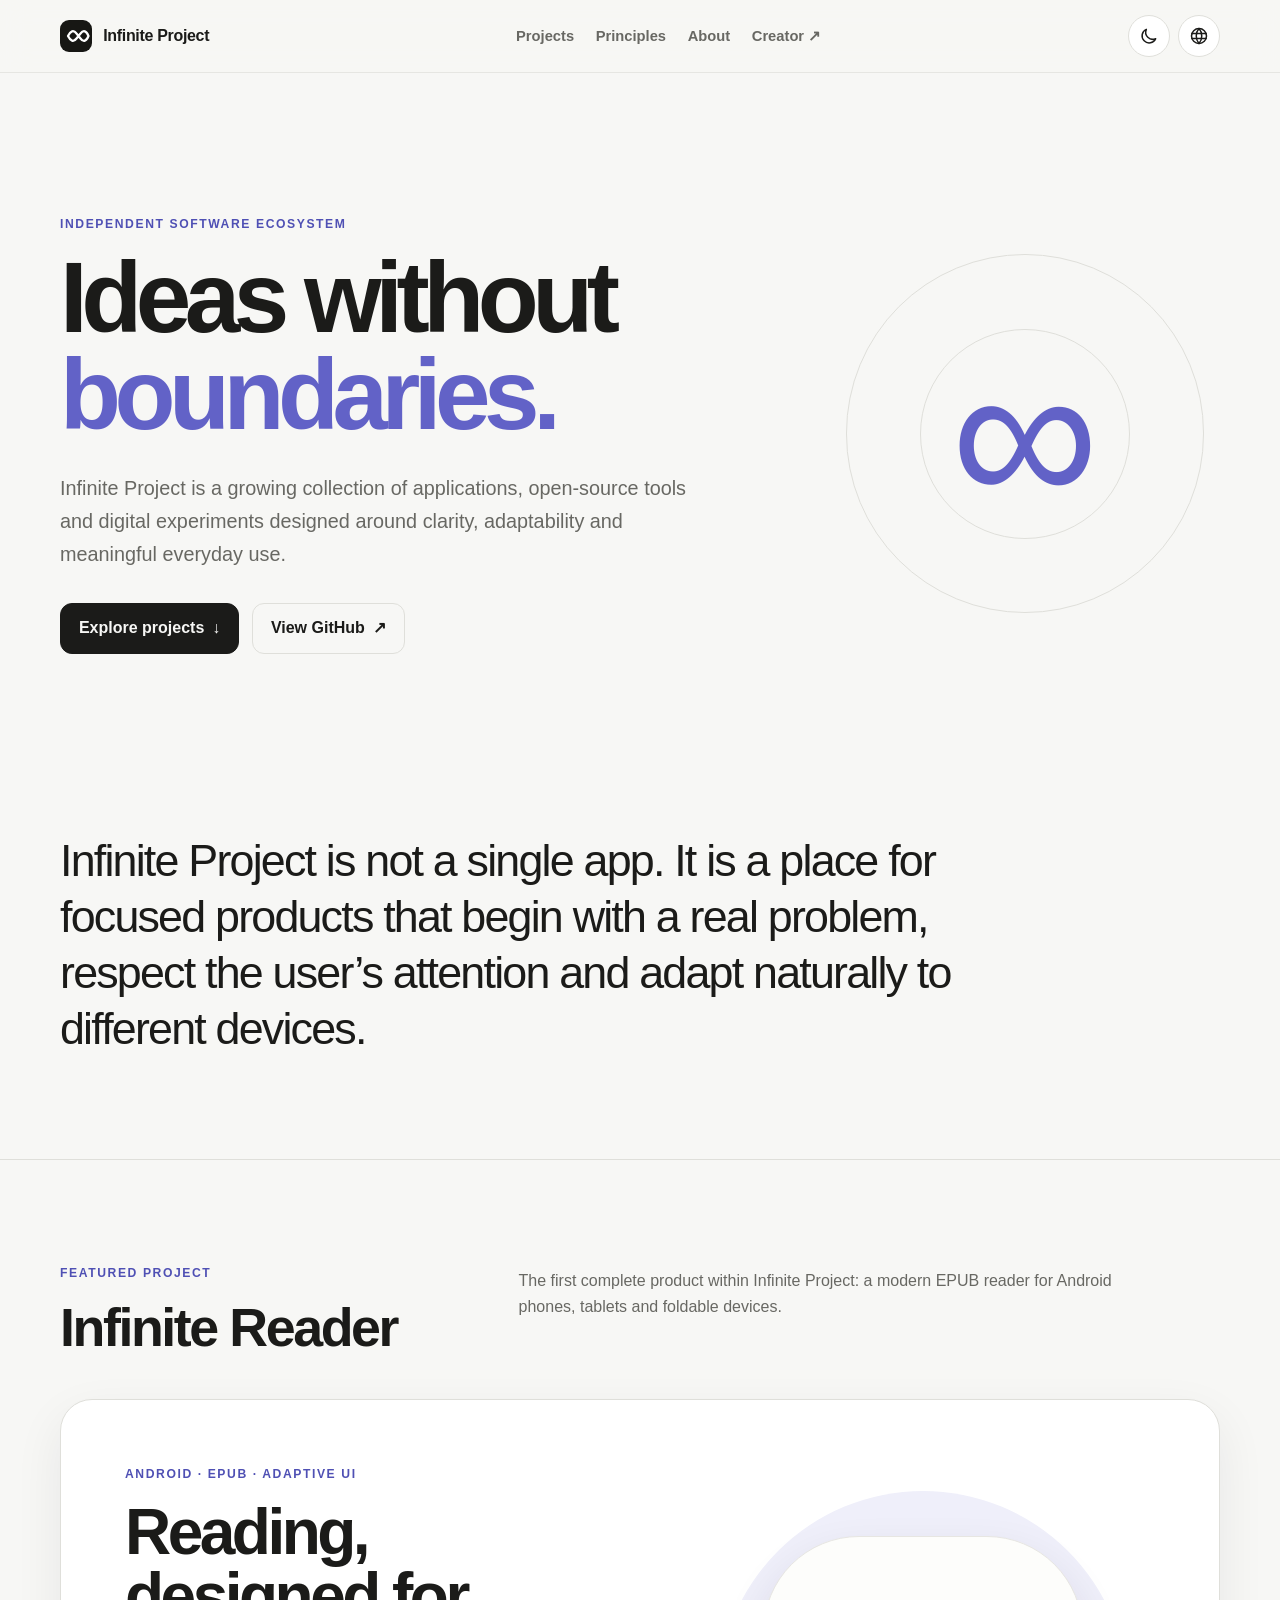
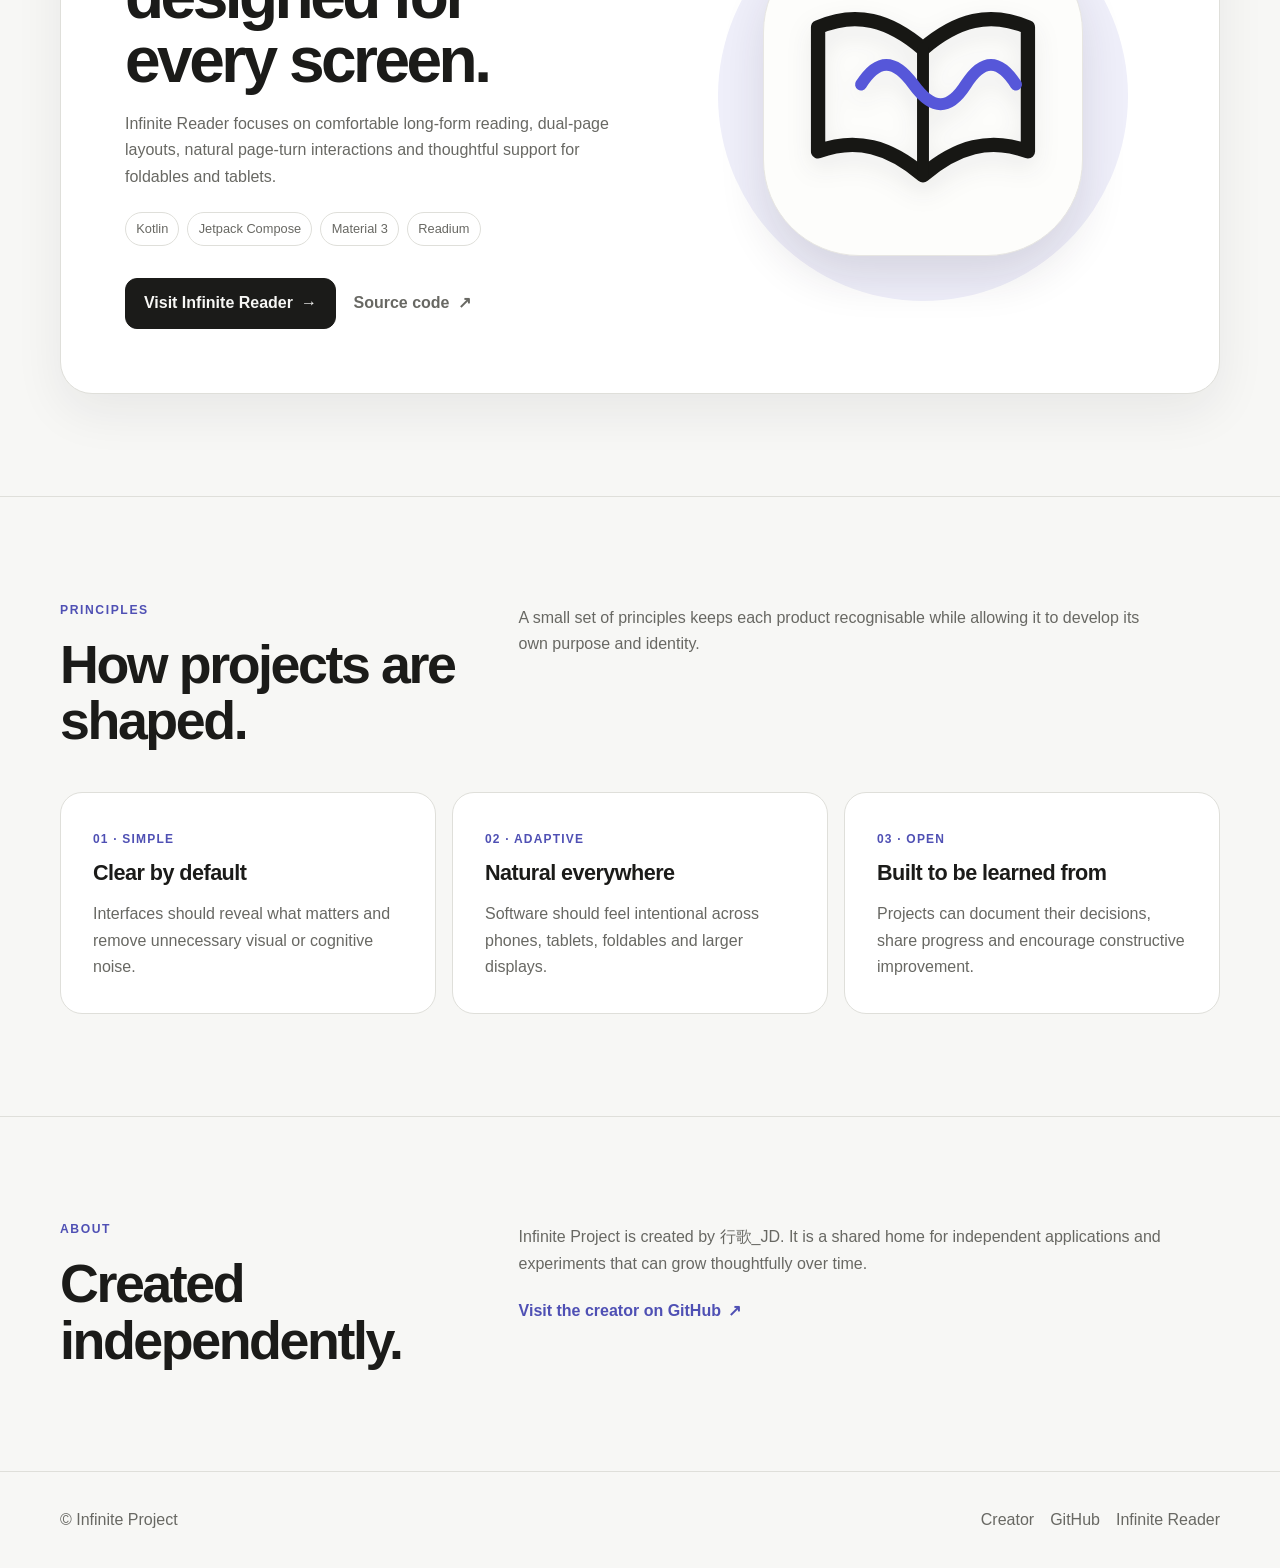
==== commit 50849fb8: "Update website" ====
--- a/index.html
+++ b/index.html
@@ -99,8 +99,9 @@
             </div>
           </div>
           <div class="reader-visual">
-            <div class="reader-glow" aria-hidden="true"></div>
-            <img src="./assets/images/reader-logo.svg" data-i18n-alt="readerLogoAlt" alt="Infinite Reader book and infinity symbol">
+            <div class="reader-mark">
+              <img src="./assets/images/reader-logo.svg" data-i18n-alt="readerLogoAlt" alt="Infinite Reader book and infinity symbol">
+            </div>
           </div>
         </article>
       </div>
@@ -139,6 +140,7 @@
     </div>
   </footer>
 
-  <script type="module" src="./assets/js/main.js"></script>
+  <script src="./assets/js/translations.js" defer></script>
+  <script src="./assets/js/main.js" defer></script>
 </body>
 </html>
--- a/assets/css/styles.css
+++ b/assets/css/styles.css
@@ -11,6 +11,8 @@
   --accent-soft: #eeeeff;
   --focus: #5556c5;
   --shadow-soft: 0 18px 50px rgba(34, 34, 42, 0.07);
+  --reader-paper: #fdfdfb;
+  --reader-paper-line: #e7e6e2;
   --radius-sm: 12px;
   --radius-md: 22px;
   --radius-lg: 32px;
@@ -30,6 +32,8 @@
   --accent-soft: #2b2b49;
   --focus: #b6b6ff;
   --shadow-soft: 0 20px 55px rgba(0, 0, 0, 0.24);
+  --reader-paper: #eeeeea;
+  --reader-paper-line: #d8d7d1;
 }
 
 * { box-sizing: border-box; }
@@ -231,7 +235,7 @@
 .featured-project {
   display: grid;
   min-width: 0;
-  grid-template-columns: minmax(0, 1fr) minmax(300px, 0.9fr);
+  grid-template-columns: minmax(0, 1.04fr) minmax(320px, 0.96fr);
   align-items: center;
   gap: clamp(2rem, 5vw, 4.5rem);
   padding: clamp(1.5rem, 5vw, 4rem);
@@ -251,26 +255,46 @@
 .reader-visual {
   position: relative;
   display: grid;
-  min-height: 430px;
+  min-height: 440px;
   place-items: center;
   isolation: isolate;
 }
 
-.reader-glow {
+.reader-visual::before {
+  content: "";
   position: absolute;
   z-index: -1;
-  width: min(92%, 390px);
+  width: min(94%, 410px);
   aspect-ratio: 1;
-  border: 1px solid color-mix(in srgb, var(--accent) 18%, var(--line));
-  border-radius: 44% 56% 52% 48%;
-  background: color-mix(in srgb, var(--accent-soft) 62%, var(--surface));
-  transform: rotate(-5deg);
-}
-
-.reader-visual img {
-  width: min(82%, 340px);
+  border-radius: 50%;
+  background: color-mix(in srgb, var(--accent-soft) 72%, var(--surface-subtle));
+}
+
+.reader-visual::after {
+  content: "";
+  position: absolute;
+  z-index: -1;
+  width: min(72%, 315px);
+  aspect-ratio: 1;
+  border: 1px solid color-mix(in srgb, var(--accent) 22%, var(--line));
+  border-radius: 50%;
+}
+
+.reader-mark {
+  display: grid;
+  width: min(76%, 320px);
+  aspect-ratio: 1;
+  place-items: center;
+  border: 1px solid var(--reader-paper-line);
+  border-radius: 30%;
+  background: var(--reader-paper);
+  box-shadow: 0 22px 45px rgba(38, 37, 47, 0.12);
+}
+
+.reader-mark img {
+  width: 78%;
   height: auto;
-  filter: drop-shadow(0 22px 30px rgba(30, 30, 40, 0.13));
+  filter: drop-shadow(0 10px 12px rgba(35, 34, 43, 0.09));
 }
 
 .principles-grid { display: grid; grid-template-columns: repeat(3, minmax(0, 1fr)); gap: 1rem; }
@@ -284,8 +308,9 @@
 .footer-row { display: flex; align-items: center; justify-content: space-between; gap: 1rem; }
 .footer-links { display: flex; flex-wrap: wrap; gap: 1rem; }
 
-[data-reveal] { opacity: 0; transform: translateY(16px); transition: opacity 0.55s ease, transform 0.55s ease; }
-[data-reveal].is-visible { opacity: 1; transform: none; }
+[data-reveal] { opacity: 1; transform: none; }
+.reveal-ready [data-reveal] { opacity: 0; transform: translateY(16px); transition: opacity 0.55s ease, transform 0.55s ease; }
+.reveal-ready [data-reveal].is-visible { opacity: 1; transform: none; }
 
 @media (max-width: 900px) {
   .nav-links {
@@ -309,7 +334,7 @@
   .nav-links a { padding: 0.65rem; white-space: normal; }
   .menu-button { display: inline-grid; }
   .project-hero { grid-template-columns: minmax(0, 1.25fr) minmax(230px, 0.75fr); }
-  .featured-project { grid-template-columns: minmax(0, 1fr) minmax(260px, 0.8fr); }
+  .featured-project { grid-template-columns: minmax(0, 1fr) minmax(280px, 0.82fr); }
   .reader-visual { min-height: 350px; }
 }
 
@@ -319,7 +344,7 @@
   .hero-symbol { width: min(78vw, 330px); justify-self: center; }
   .section-heading, .about-layout { gap: 0.9rem; }
   .reader-visual { min-height: min(88vw, 380px); order: -1; }
-  .reader-visual img { width: min(76%, 310px); }
+  .reader-mark { width: min(72%, 300px); }
   .footer-row { align-items: flex-start; flex-direction: column; }
 }
 
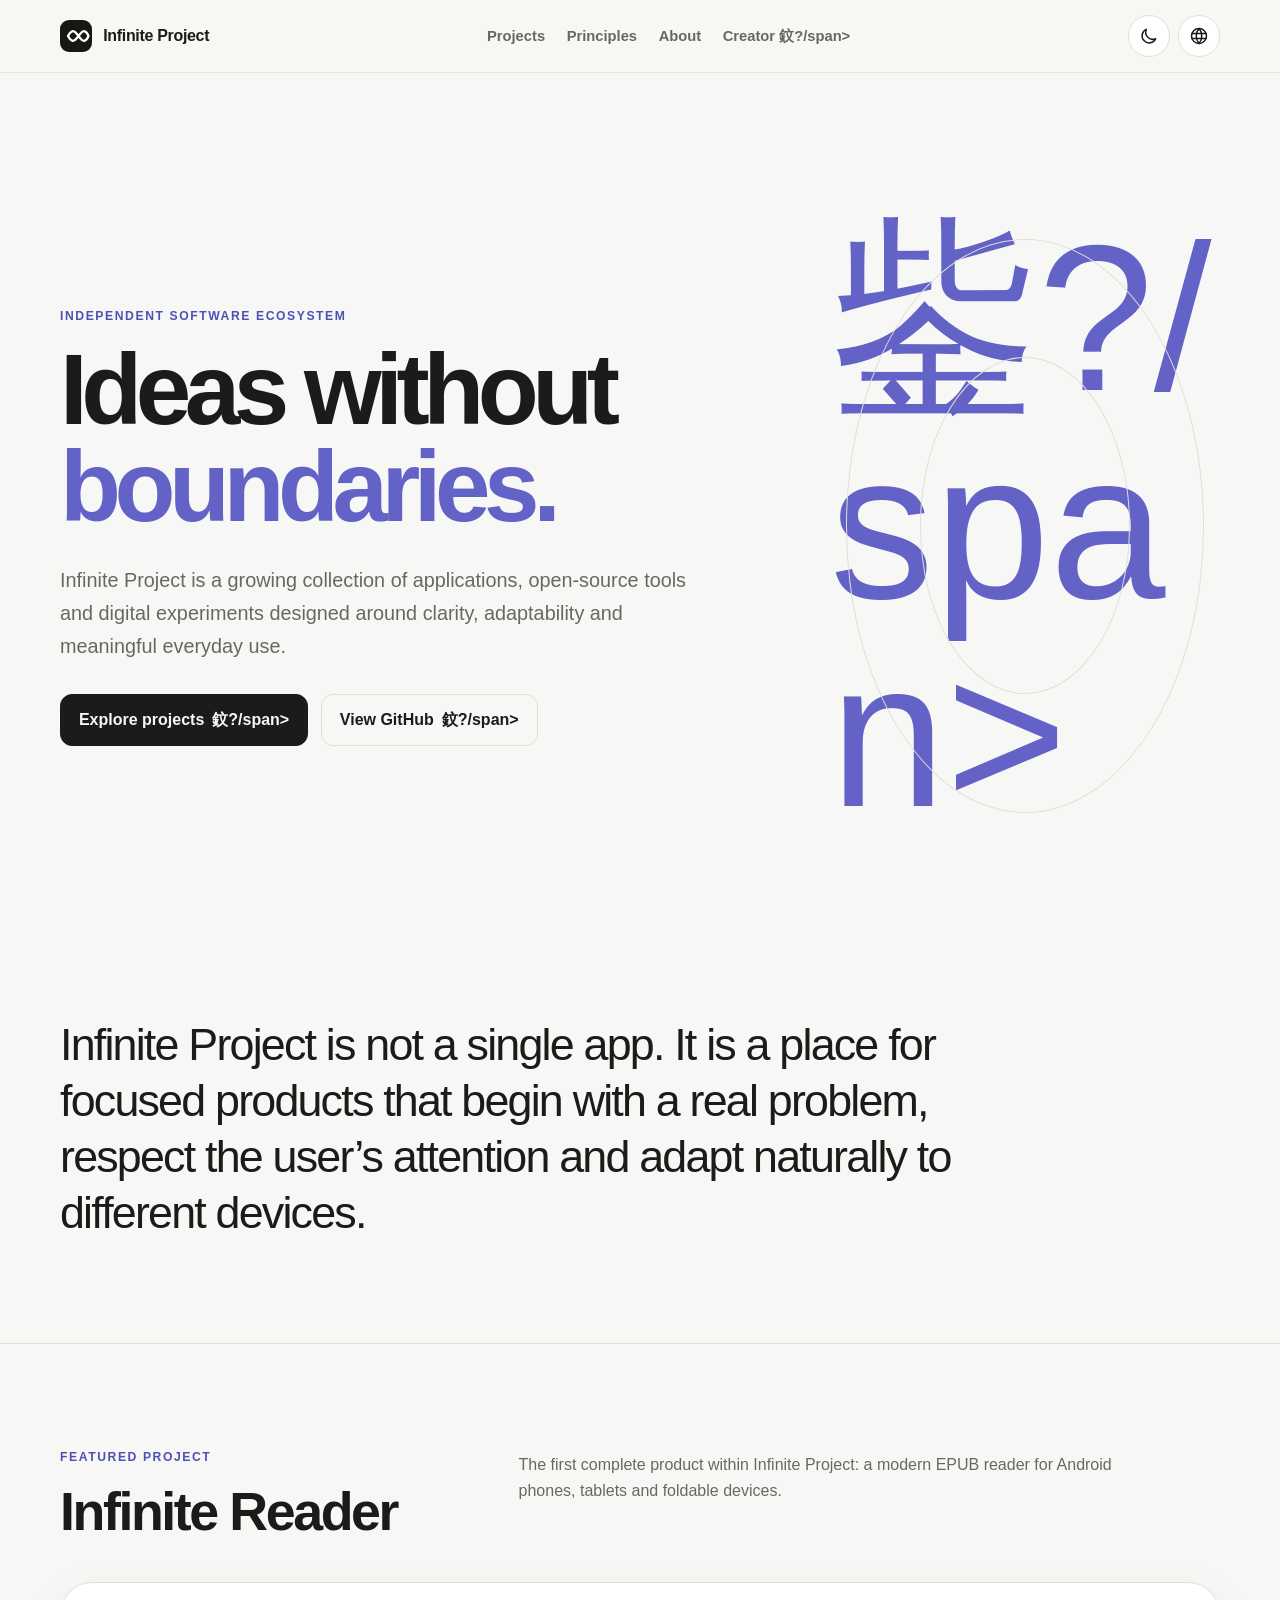
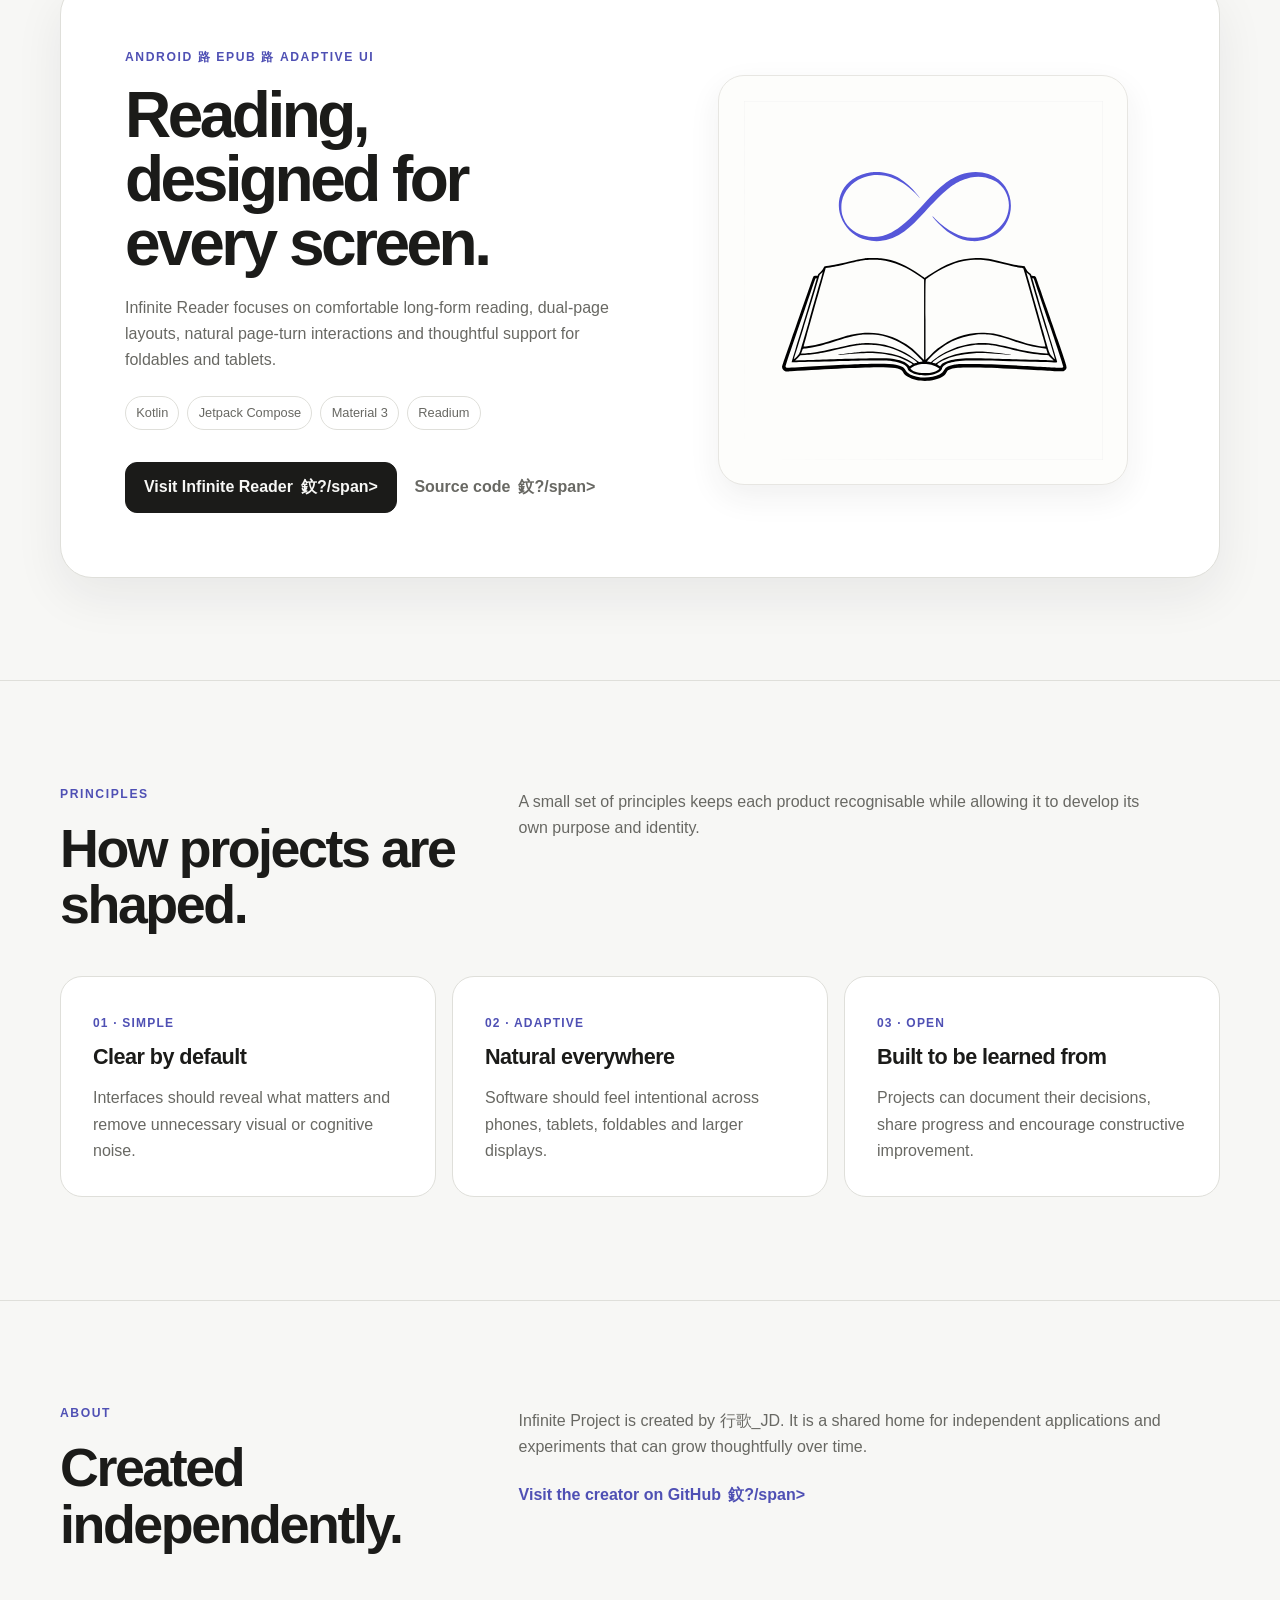
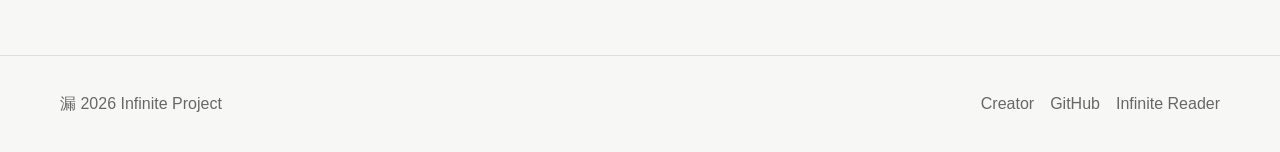
==== commit 4984f96a: "Merge Infinite Reader website into Infinite Project" ====
--- a/index.html
+++ b/index.html
@@ -1,15 +1,15 @@
-<!doctype html>
+﻿<!doctype html>
 <html lang="en">
 <head>
   <meta charset="utf-8">
   <meta name="viewport" content="width=device-width, initial-scale=1">
-  <meta name="description" content="Infinite Project is an independent collection of thoughtful applications, open-source tools and digital experiments by 行歌_JD.">
+  <meta name="description" content="Infinite Project is an independent collection of thoughtful applications, open-source tools and digital experiments by 琛屾瓕_JD.">
   <meta name="theme-color" content="#f7f7f5">
-  <meta property="og:title" content="Infinite Project — Software without boundaries">
+  <meta property="og:title" content="Infinite Project 鈥?Software without boundaries">
   <meta property="og:description" content="Independent applications, open-source tools and digital experiments designed with clarity and care.">
   <meta property="og:type" content="website">
-  <meta property="og:url" content="https://junjiduan.github.io/infinite-project/">
-  <title>Infinite Project — Software without boundaries</title>
+  <meta property="og:url" content="https://infinite-project.top/">
+  <title>Infinite Project 鈥?Software without boundaries</title>
   <link rel="icon" href="./assets/icons/favicon.svg" type="image/svg+xml">
   <link rel="manifest" href="./site.webmanifest">
   <link rel="stylesheet" href="./assets/css/styles.css">
@@ -29,7 +29,7 @@
         <a href="#principles" data-i18n="navPrinciples">Principles</a>
         <a href="#about" data-i18n="navAbout">About</a>
         <a href="https://github.com/JunjiDuan" target="_blank" rel="noreferrer">
-          <span data-i18n="navCreator">Creator</span><span aria-hidden="true"> ↗</span>
+          <span data-i18n="navCreator">Creator</span><span aria-hidden="true"> 鈫?/span>
         </a>
       </nav>
 
@@ -44,11 +44,11 @@
             <svg viewBox="0 0 24 24" aria-hidden="true"><circle cx="12" cy="12" r="9"/><path d="M3.5 9h17M3.5 15h17M12 3c2.2 2.4 3.3 5.4 3.3 9s-1.1 6.6-3.3 9c-2.2-2.4-3.3-5.4-3.3-9S9.8 5.4 12 3Z"/></svg>
           </button>
           <div class="language-menu" id="language-menu" data-language-menu role="menu" data-i18n-aria-label="languageMenuLabel" aria-label="Language" hidden>
-            <button type="button" role="menuitemradio" data-language="en" aria-checked="true"><span>English</span><span class="language-check" aria-hidden="true">✓</span></button>
-            <button type="button" role="menuitemradio" data-language="zh-CN" aria-checked="false"><span>中文（简体）</span><span class="language-check" aria-hidden="true">✓</span></button>
-            <button type="button" role="menuitemradio" data-language="zh-TW" aria-checked="false"><span>中文（繁體）</span><span class="language-check" aria-hidden="true">✓</span></button>
-            <button type="button" role="menuitemradio" data-language="fr" aria-checked="false"><span>Français</span><span class="language-check" aria-hidden="true">✓</span></button>
-            <button type="button" role="menuitemradio" data-language="es" aria-checked="false"><span>Español</span><span class="language-check" aria-hidden="true">✓</span></button>
+            <button type="button" role="menuitemradio" data-language="en" aria-checked="true"><span>English</span><span class="language-check" aria-hidden="true">鉁?/span></button>
+            <button type="button" role="menuitemradio" data-language="zh-CN" aria-checked="false"><span>涓枃锛堢畝浣擄級</span><span class="language-check" aria-hidden="true">鉁?/span></button>
+            <button type="button" role="menuitemradio" data-language="zh-TW" aria-checked="false"><span>涓枃锛堢箒楂旓級</span><span class="language-check" aria-hidden="true">鉁?/span></button>
+            <button type="button" role="menuitemradio" data-language="fr" aria-checked="false"><span>Fran莽ais</span><span class="language-check" aria-hidden="true">鉁?/span></button>
+            <button type="button" role="menuitemradio" data-language="es" aria-checked="false"><span>Espa帽ol</span><span class="language-check" aria-hidden="true">鉁?/span></button>
           </div>
         </div>
 
@@ -68,16 +68,16 @@
           <h1 data-i18n-html="heroTitle">Ideas without <span>boundaries.</span></h1>
           <p class="hero-copy" data-i18n="heroCopy">Infinite Project is a growing collection of applications, open-source tools and digital experiments designed around clarity, adaptability and meaningful everyday use.</p>
           <div class="hero-actions">
-            <a class="button" href="#projects"><span data-i18n="exploreProjects">Explore projects</span><span aria-hidden="true">↓</span></a>
-            <a class="button secondary" href="https://github.com/JunjiDuan" target="_blank" rel="noreferrer"><span data-i18n="viewGitHub">View GitHub</span><span aria-hidden="true">↗</span></a>
+            <a class="button" href="#projects"><span data-i18n="exploreProjects">Explore projects</span><span aria-hidden="true">鈫?/span></a>
+            <a class="button secondary" href="https://github.com/JunjiDuan" target="_blank" rel="noreferrer"><span data-i18n="viewGitHub">View GitHub</span><span aria-hidden="true">鈫?/span></a>
           </div>
         </div>
-        <div class="hero-symbol" data-reveal aria-hidden="true"><span>∞</span></div>
+        <div class="hero-symbol" data-reveal aria-hidden="true"><span>鈭?/span></div>
       </div>
     </section>
 
     <section class="section manifesto-section">
-      <div class="container"><p class="manifesto" data-reveal data-i18n="manifesto">Infinite Project is not a single app. It is a place for focused products that begin with a real problem, respect the user’s attention and adapt naturally to different devices.</p></div>
+      <div class="container"><p class="manifesto" data-reveal data-i18n="manifesto">Infinite Project is not a single app. It is a place for focused products that begin with a real problem, respect the user鈥檚 attention and adapt naturally to different devices.</p></div>
     </section>
 
     <section class="section" id="projects">
@@ -89,13 +89,13 @@
 
         <article class="featured-project" data-reveal>
           <div class="featured-copy">
-            <p class="eyebrow">Android · EPUB · <span data-i18n="adaptiveUi">Adaptive UI</span></p>
+            <p class="eyebrow">Android 路 EPUB 路 <span data-i18n="adaptiveUi">Adaptive UI</span></p>
             <h3 data-i18n="readerTitle">Reading, designed for every screen.</h3>
             <p data-i18n="readerCopy">Infinite Reader focuses on comfortable long-form reading, dual-page layouts, natural page-turn interactions and thoughtful support for foldables and tablets.</p>
             <div class="tag-list" data-i18n-aria-label="technologiesLabel" aria-label="Technologies"><span class="tag">Kotlin</span><span class="tag">Jetpack Compose</span><span class="tag">Material 3</span><span class="tag">Readium</span></div>
             <div class="hero-actions">
-              <a class="button" href="https://JunjiDuan.github.io/infinite-reader/" target="_blank" rel="noreferrer"><span data-i18n="visitReader">Visit Infinite Reader</span><span aria-hidden="true">→</span></a>
-              <a class="text-button" href="https://github.com/JunjiDuan/infinite-reader" target="_blank" rel="noreferrer"><span data-i18n="sourceCode">Source code</span><span aria-hidden="true">↗</span></a>
+              <a class="button" href="./reader/" target="_blank" rel="noreferrer"><span data-i18n="visitReader">Visit Infinite Reader</span><span aria-hidden="true">鈫?/span></a>
+              <a class="text-button" href="https://github.com/JunjiDuan/infinite-reader" target="_blank" rel="noreferrer"><span data-i18n="sourceCode">Source code</span><span aria-hidden="true">鈫?/span></a>
             </div>
           </div>
           <div class="reader-visual">
@@ -114,9 +114,9 @@
           <p data-i18n="principlesIntro">A small set of principles keeps each product recognisable while allowing it to develop its own purpose and identity.</p>
         </div>
         <div class="principles-grid">
-          <article class="card" data-reveal><span class="principle-number" data-i18n="principleOneLabel">01 · SIMPLE</span><h3 data-i18n="principleOneTitle">Clear by default</h3><p data-i18n="principleOneCopy">Interfaces should reveal what matters and remove unnecessary visual or cognitive noise.</p></article>
-          <article class="card" data-reveal><span class="principle-number" data-i18n="principleTwoLabel">02 · ADAPTIVE</span><h3 data-i18n="principleTwoTitle">Natural everywhere</h3><p data-i18n="principleTwoCopy">Software should feel intentional across phones, tablets, foldables and larger displays.</p></article>
-          <article class="card" data-reveal><span class="principle-number" data-i18n="principleThreeLabel">03 · OPEN</span><h3 data-i18n="principleThreeTitle">Built to be learned from</h3><p data-i18n="principleThreeCopy">Projects can document their decisions, share progress and encourage constructive improvement.</p></article>
+          <article class="card" data-reveal><span class="principle-number" data-i18n="principleOneLabel">01 路 SIMPLE</span><h3 data-i18n="principleOneTitle">Clear by default</h3><p data-i18n="principleOneCopy">Interfaces should reveal what matters and remove unnecessary visual or cognitive noise.</p></article>
+          <article class="card" data-reveal><span class="principle-number" data-i18n="principleTwoLabel">02 路 ADAPTIVE</span><h3 data-i18n="principleTwoTitle">Natural everywhere</h3><p data-i18n="principleTwoCopy">Software should feel intentional across phones, tablets, foldables and larger displays.</p></article>
+          <article class="card" data-reveal><span class="principle-number" data-i18n="principleThreeLabel">03 路 OPEN</span><h3 data-i18n="principleThreeTitle">Built to be learned from</h3><p data-i18n="principleThreeCopy">Projects can document their decisions, share progress and encourage constructive improvement.</p></article>
         </div>
       </div>
     </section>
@@ -124,18 +124,18 @@
     <section class="section" id="about">
       <div class="container about-layout" data-reveal>
         <div><p class="eyebrow" data-i18n="aboutEyebrow">About</p><h2 data-i18n="aboutTitle">Created independently.</h2></div>
-        <div><p data-i18n="aboutCopy">Infinite Project is created by 行歌_JD. It is a shared home for independent applications and experiments that can grow thoughtfully over time.</p><a class="card-link" href="https://github.com/JunjiDuan" target="_blank" rel="noreferrer"><span data-i18n="creatorLink">Visit the creator on GitHub</span><span aria-hidden="true">↗</span></a></div>
+        <div><p data-i18n="aboutCopy">Infinite Project is created by 琛屾瓕_JD. It is a shared home for independent applications and experiments that can grow thoughtfully over time.</p><a class="card-link" href="https://github.com/JunjiDuan" target="_blank" rel="noreferrer"><span data-i18n="creatorLink">Visit the creator on GitHub</span><span aria-hidden="true">鈫?/span></a></div>
       </div>
     </section>
   </main>
 
   <footer class="site-footer">
     <div class="container footer-row">
-      <span>© <span data-year></span> Infinite Project</span>
+      <span>漏 <span data-year></span> Infinite Project</span>
       <nav class="footer-links" data-i18n-aria-label="footerNavLabel" aria-label="Footer navigation">
         <a href="https://github.com/JunjiDuan" target="_blank" rel="noreferrer" data-i18n="navCreator">Creator</a>
         <a href="https://github.com/JunjiDuan" target="_blank" rel="noreferrer">GitHub</a>
-        <a href="https://JunjiDuan.github.io/infinite-reader/" target="_blank" rel="noreferrer">Infinite Reader</a>
+        <a href="./reader/" target="_blank" rel="noreferrer">Infinite Reader</a>
       </nav>
     </div>
   </footer>
@@ -144,3 +144,4 @@
   <script src="./assets/js/main.js" defer></script>
 </body>
 </html>
+
--- a/assets/css/styles.css
+++ b/assets/css/styles.css
@@ -255,46 +255,24 @@
 .reader-visual {
   position: relative;
   display: grid;
-  min-height: 440px;
+  min-height: 400px;
   place-items: center;
-  isolation: isolate;
-}
-
-.reader-visual::before {
-  content: "";
-  position: absolute;
-  z-index: -1;
-  width: min(94%, 410px);
-  aspect-ratio: 1;
-  border-radius: 50%;
-  background: color-mix(in srgb, var(--accent-soft) 72%, var(--surface-subtle));
-}
-
-.reader-visual::after {
-  content: "";
-  position: absolute;
-  z-index: -1;
-  width: min(72%, 315px);
-  aspect-ratio: 1;
-  border: 1px solid color-mix(in srgb, var(--accent) 22%, var(--line));
-  border-radius: 50%;
 }
 
 .reader-mark {
   display: grid;
-  width: min(76%, 320px);
+  width: min(100%, 410px);
   aspect-ratio: 1;
   place-items: center;
   border: 1px solid var(--reader-paper-line);
-  border-radius: 30%;
+  border-radius: 26px;
   background: var(--reader-paper);
-  box-shadow: 0 22px 45px rgba(38, 37, 47, 0.12);
+  box-shadow: 0 12px 32px rgba(38, 37, 47, 0.07);
 }
 
 .reader-mark img {
-  width: 78%;
+  width: 88%;
   height: auto;
-  filter: drop-shadow(0 10px 12px rgba(35, 34, 43, 0.09));
 }
 
 .principles-grid { display: grid; grid-template-columns: repeat(3, minmax(0, 1fr)); gap: 1rem; }
@@ -335,7 +313,7 @@
   .menu-button { display: inline-grid; }
   .project-hero { grid-template-columns: minmax(0, 1.25fr) minmax(230px, 0.75fr); }
   .featured-project { grid-template-columns: minmax(0, 1fr) minmax(280px, 0.82fr); }
-  .reader-visual { min-height: 350px; }
+  .reader-visual { min-height: 340px; }
 }
 
 @media (max-width: 720px) {
@@ -344,7 +322,7 @@
   .hero-symbol { width: min(78vw, 330px); justify-self: center; }
   .section-heading, .about-layout { gap: 0.9rem; }
   .reader-visual { min-height: min(88vw, 380px); order: -1; }
-  .reader-mark { width: min(72%, 300px); }
+  .reader-mark { width: min(100%, 360px); }
   .footer-row { align-items: flex-start; flex-direction: column; }
 }
 
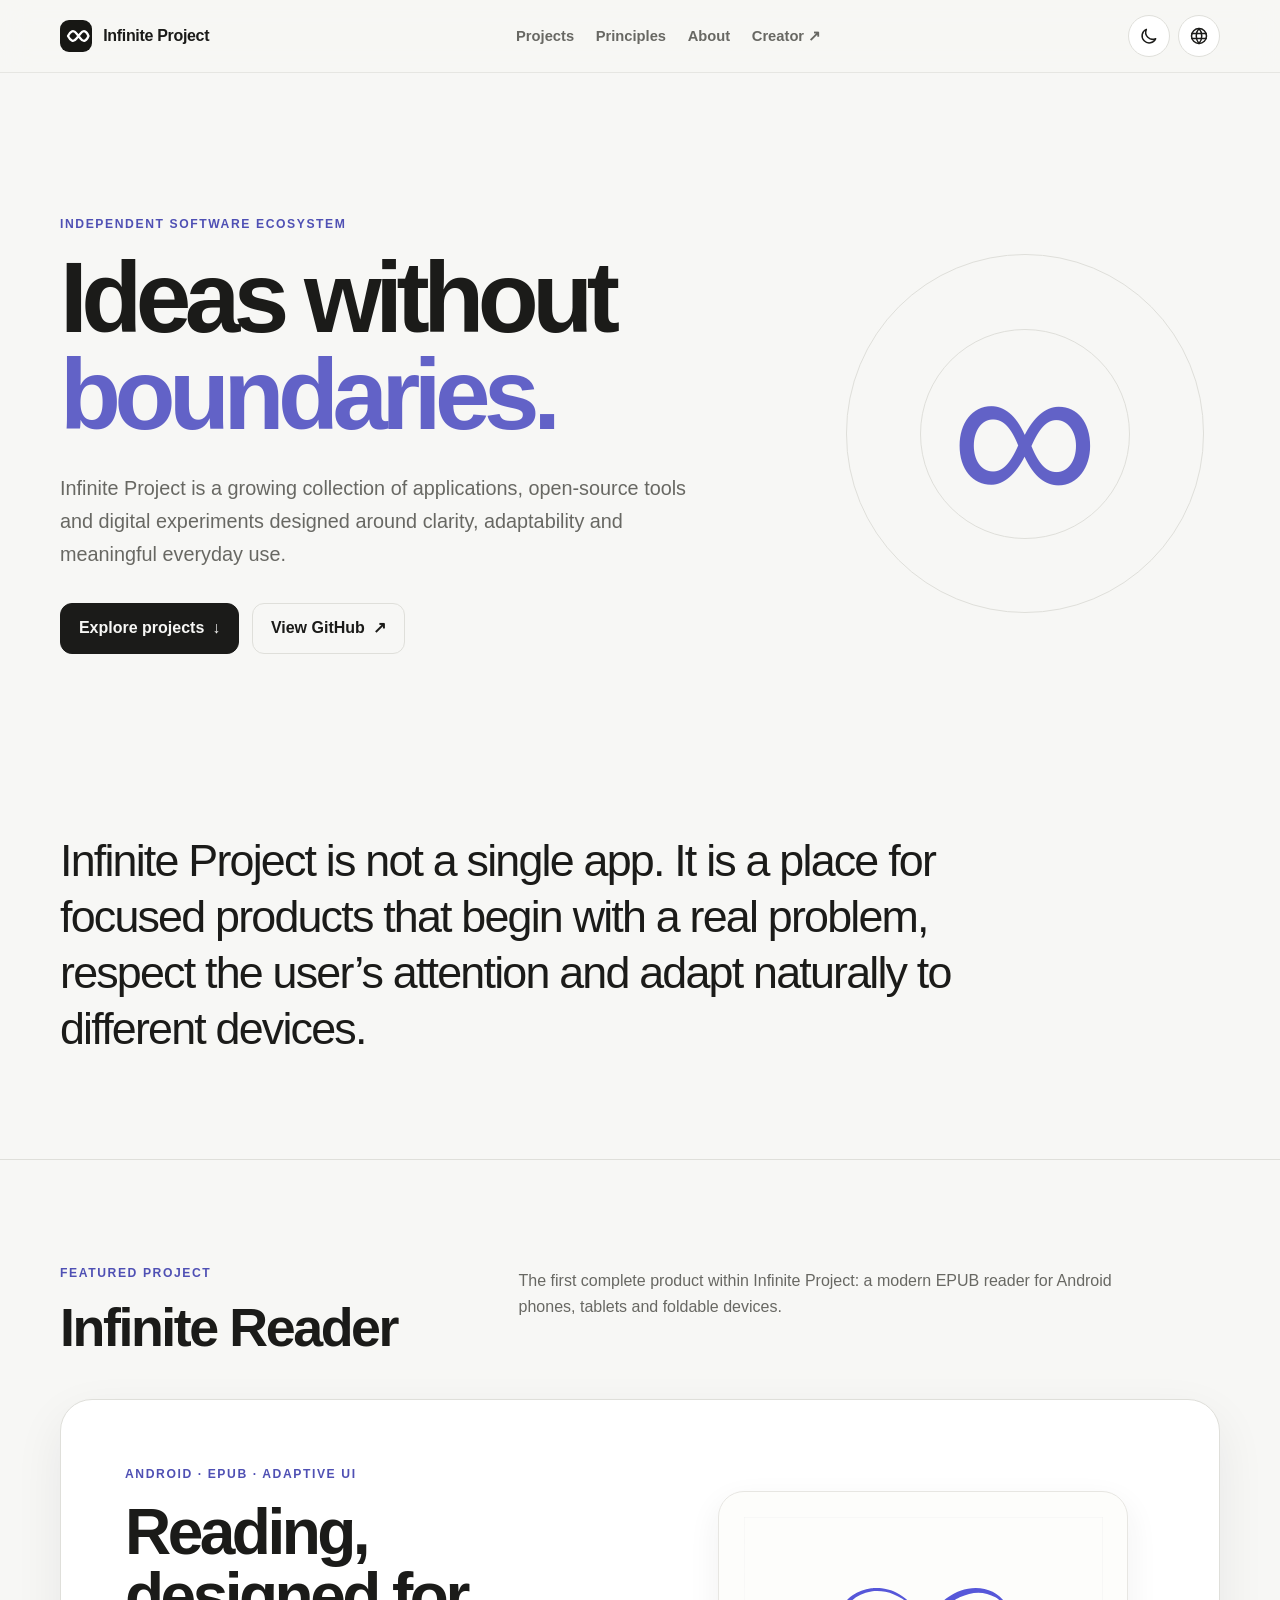
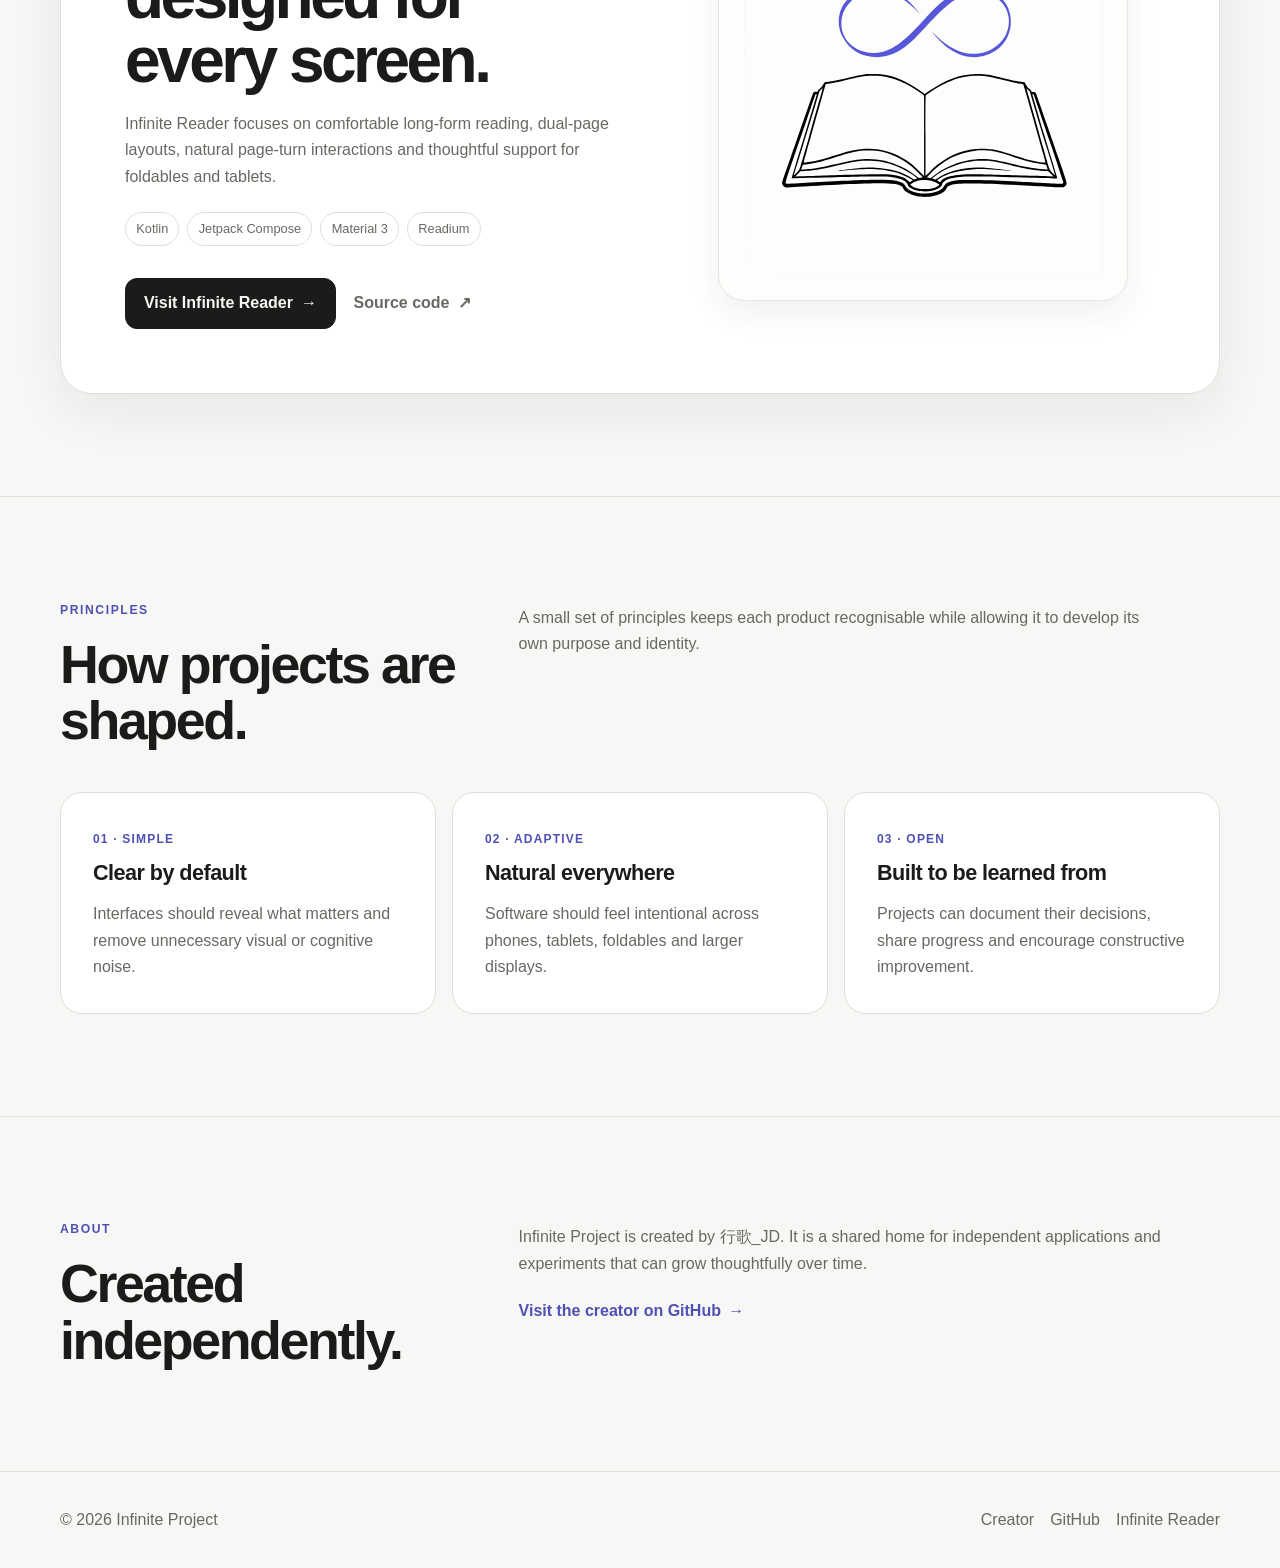
==== commit a5e0f301: "Fix some bug after merge" ====
--- a/index.html
+++ b/index.html
@@ -3,13 +3,13 @@
 <head>
   <meta charset="utf-8">
   <meta name="viewport" content="width=device-width, initial-scale=1">
-  <meta name="description" content="Infinite Project is an independent collection of thoughtful applications, open-source tools and digital experiments by 琛屾瓕_JD.">
+  <meta name="description" content="Infinite Project is an independent collection of thoughtful applications, open-source tools and digital experiments by 行歌_JD.">
   <meta name="theme-color" content="#f7f7f5">
-  <meta property="og:title" content="Infinite Project 鈥?Software without boundaries">
+  <meta property="og:title" content="Infinite Project — Software without boundaries">
   <meta property="og:description" content="Independent applications, open-source tools and digital experiments designed with clarity and care.">
   <meta property="og:type" content="website">
   <meta property="og:url" content="https://infinite-project.top/">
-  <title>Infinite Project 鈥?Software without boundaries</title>
+  <title>Infinite Project — Software without boundaries</title>
   <link rel="icon" href="./assets/icons/favicon.svg" type="image/svg+xml">
   <link rel="manifest" href="./site.webmanifest">
   <link rel="stylesheet" href="./assets/css/styles.css">
@@ -29,7 +29,7 @@
         <a href="#principles" data-i18n="navPrinciples">Principles</a>
         <a href="#about" data-i18n="navAbout">About</a>
         <a href="https://github.com/JunjiDuan" target="_blank" rel="noreferrer">
-          <span data-i18n="navCreator">Creator</span><span aria-hidden="true"> 鈫?/span>
+          <span data-i18n="navCreator">Creator</span><span aria-hidden="true"> ↗</span>
         </a>
       </nav>
 
@@ -44,11 +44,11 @@
             <svg viewBox="0 0 24 24" aria-hidden="true"><circle cx="12" cy="12" r="9"/><path d="M3.5 9h17M3.5 15h17M12 3c2.2 2.4 3.3 5.4 3.3 9s-1.1 6.6-3.3 9c-2.2-2.4-3.3-5.4-3.3-9S9.8 5.4 12 3Z"/></svg>
           </button>
           <div class="language-menu" id="language-menu" data-language-menu role="menu" data-i18n-aria-label="languageMenuLabel" aria-label="Language" hidden>
-            <button type="button" role="menuitemradio" data-language="en" aria-checked="true"><span>English</span><span class="language-check" aria-hidden="true">鉁?/span></button>
-            <button type="button" role="menuitemradio" data-language="zh-CN" aria-checked="false"><span>涓枃锛堢畝浣擄級</span><span class="language-check" aria-hidden="true">鉁?/span></button>
-            <button type="button" role="menuitemradio" data-language="zh-TW" aria-checked="false"><span>涓枃锛堢箒楂旓級</span><span class="language-check" aria-hidden="true">鉁?/span></button>
-            <button type="button" role="menuitemradio" data-language="fr" aria-checked="false"><span>Fran莽ais</span><span class="language-check" aria-hidden="true">鉁?/span></button>
-            <button type="button" role="menuitemradio" data-language="es" aria-checked="false"><span>Espa帽ol</span><span class="language-check" aria-hidden="true">鉁?/span></button>
+            <button type="button" role="menuitemradio" data-language="en" aria-checked="true"><span>English</span><span class="language-check" aria-hidden="true">✓</span></button>
+            <button type="button" role="menuitemradio" data-language="zh-CN" aria-checked="false"><span>中文（简体）</span><span class="language-check" aria-hidden="true">✓</span></button>
+            <button type="button" role="menuitemradio" data-language="zh-TW" aria-checked="false"><span>中文（繁體）</span><span class="language-check" aria-hidden="true">✓</span></button>
+            <button type="button" role="menuitemradio" data-language="fr" aria-checked="false"><span>Français</span><span class="language-check" aria-hidden="true">✓</span></button>
+            <button type="button" role="menuitemradio" data-language="es" aria-checked="false"><span>Español</span><span class="language-check" aria-hidden="true">✓</span></button>
           </div>
         </div>
 
@@ -68,16 +68,16 @@
           <h1 data-i18n-html="heroTitle">Ideas without <span>boundaries.</span></h1>
           <p class="hero-copy" data-i18n="heroCopy">Infinite Project is a growing collection of applications, open-source tools and digital experiments designed around clarity, adaptability and meaningful everyday use.</p>
           <div class="hero-actions">
-            <a class="button" href="#projects"><span data-i18n="exploreProjects">Explore projects</span><span aria-hidden="true">鈫?/span></a>
-            <a class="button secondary" href="https://github.com/JunjiDuan" target="_blank" rel="noreferrer"><span data-i18n="viewGitHub">View GitHub</span><span aria-hidden="true">鈫?/span></a>
+            <a class="button" href="#projects"><span data-i18n="exploreProjects">Explore projects</span><span aria-hidden="true">↓</span></a>
+            <a class="button secondary" href="https://github.com/JunjiDuan" target="_blank" rel="noreferrer"><span data-i18n="viewGitHub">View GitHub</span><span aria-hidden="true">↗</span></a>
           </div>
         </div>
-        <div class="hero-symbol" data-reveal aria-hidden="true"><span>鈭?/span></div>
+        <div class="hero-symbol" data-reveal aria-hidden="true"><span>∞</span></div>
       </div>
     </section>
 
     <section class="section manifesto-section">
-      <div class="container"><p class="manifesto" data-reveal data-i18n="manifesto">Infinite Project is not a single app. It is a place for focused products that begin with a real problem, respect the user鈥檚 attention and adapt naturally to different devices.</p></div>
+      <div class="container"><p class="manifesto" data-reveal data-i18n="manifesto">Infinite Project is not a single app. It is a place for focused products that begin with a real problem, respect the user’s attention and adapt naturally to different devices.</p></div>
     </section>
 
     <section class="section" id="projects">
@@ -89,13 +89,13 @@
 
         <article class="featured-project" data-reveal>
           <div class="featured-copy">
-            <p class="eyebrow">Android 路 EPUB 路 <span data-i18n="adaptiveUi">Adaptive UI</span></p>
+            <p class="eyebrow">Android · EPUB · <span data-i18n="adaptiveUi">Adaptive UI</span></p>
             <h3 data-i18n="readerTitle">Reading, designed for every screen.</h3>
             <p data-i18n="readerCopy">Infinite Reader focuses on comfortable long-form reading, dual-page layouts, natural page-turn interactions and thoughtful support for foldables and tablets.</p>
             <div class="tag-list" data-i18n-aria-label="technologiesLabel" aria-label="Technologies"><span class="tag">Kotlin</span><span class="tag">Jetpack Compose</span><span class="tag">Material 3</span><span class="tag">Readium</span></div>
             <div class="hero-actions">
-              <a class="button" href="./reader/" target="_blank" rel="noreferrer"><span data-i18n="visitReader">Visit Infinite Reader</span><span aria-hidden="true">鈫?/span></a>
-              <a class="text-button" href="https://github.com/JunjiDuan/infinite-reader" target="_blank" rel="noreferrer"><span data-i18n="sourceCode">Source code</span><span aria-hidden="true">鈫?/span></a>
+              <a class="button" href="./reader/" target="_blank" rel="noreferrer"><span data-i18n="visitReader">Visit Infinite Reader</span><span aria-hidden="true">→</span></a>
+              <a class="text-button" href="https://infinite-project.top/reader/" target="_blank" rel="noreferrer"><span data-i18n="sourceCode">Source code</span><span aria-hidden="true">↗</span></a>
             </div>
           </div>
           <div class="reader-visual">
@@ -114,9 +114,9 @@
           <p data-i18n="principlesIntro">A small set of principles keeps each product recognisable while allowing it to develop its own purpose and identity.</p>
         </div>
         <div class="principles-grid">
-          <article class="card" data-reveal><span class="principle-number" data-i18n="principleOneLabel">01 路 SIMPLE</span><h3 data-i18n="principleOneTitle">Clear by default</h3><p data-i18n="principleOneCopy">Interfaces should reveal what matters and remove unnecessary visual or cognitive noise.</p></article>
-          <article class="card" data-reveal><span class="principle-number" data-i18n="principleTwoLabel">02 路 ADAPTIVE</span><h3 data-i18n="principleTwoTitle">Natural everywhere</h3><p data-i18n="principleTwoCopy">Software should feel intentional across phones, tablets, foldables and larger displays.</p></article>
-          <article class="card" data-reveal><span class="principle-number" data-i18n="principleThreeLabel">03 路 OPEN</span><h3 data-i18n="principleThreeTitle">Built to be learned from</h3><p data-i18n="principleThreeCopy">Projects can document their decisions, share progress and encourage constructive improvement.</p></article>
+          <article class="card" data-reveal><span class="principle-number" data-i18n="principleOneLabel">01 · SIMPLE</span><h3 data-i18n="principleOneTitle">Clear by default</h3><p data-i18n="principleOneCopy">Interfaces should reveal what matters and remove unnecessary visual or cognitive noise.</p></article>
+          <article class="card" data-reveal><span class="principle-number" data-i18n="principleTwoLabel">02 · ADAPTIVE</span><h3 data-i18n="principleTwoTitle">Natural everywhere</h3><p data-i18n="principleTwoCopy">Software should feel intentional across phones, tablets, foldables and larger displays.</p></article>
+          <article class="card" data-reveal><span class="principle-number" data-i18n="principleThreeLabel">03 · OPEN</span><h3 data-i18n="principleThreeTitle">Built to be learned from</h3><p data-i18n="principleThreeCopy">Projects can document their decisions, share progress and encourage constructive improvement.</p></article>
         </div>
       </div>
     </section>
@@ -124,14 +124,14 @@
     <section class="section" id="about">
       <div class="container about-layout" data-reveal>
         <div><p class="eyebrow" data-i18n="aboutEyebrow">About</p><h2 data-i18n="aboutTitle">Created independently.</h2></div>
-        <div><p data-i18n="aboutCopy">Infinite Project is created by 琛屾瓕_JD. It is a shared home for independent applications and experiments that can grow thoughtfully over time.</p><a class="card-link" href="https://github.com/JunjiDuan" target="_blank" rel="noreferrer"><span data-i18n="creatorLink">Visit the creator on GitHub</span><span aria-hidden="true">鈫?/span></a></div>
+        <div><p data-i18n="aboutCopy">Infinite Project is created by 行歌_JD. It is a shared home for independent applications and experiments that can grow thoughtfully over time.</p><a class="card-link" href="https://github.com/JunjiDuan" target="_blank" rel="noreferrer"><span data-i18n="creatorLink">Visit the creator on GitHub</span><span aria-hidden="true">→</span></a></div>
       </div>
     </section>
   </main>
 
   <footer class="site-footer">
     <div class="container footer-row">
-      <span>漏 <span data-year></span> Infinite Project</span>
+      <span>© <span data-year></span> Infinite Project</span>
       <nav class="footer-links" data-i18n-aria-label="footerNavLabel" aria-label="Footer navigation">
         <a href="https://github.com/JunjiDuan" target="_blank" rel="noreferrer" data-i18n="navCreator">Creator</a>
         <a href="https://github.com/JunjiDuan" target="_blank" rel="noreferrer">GitHub</a>
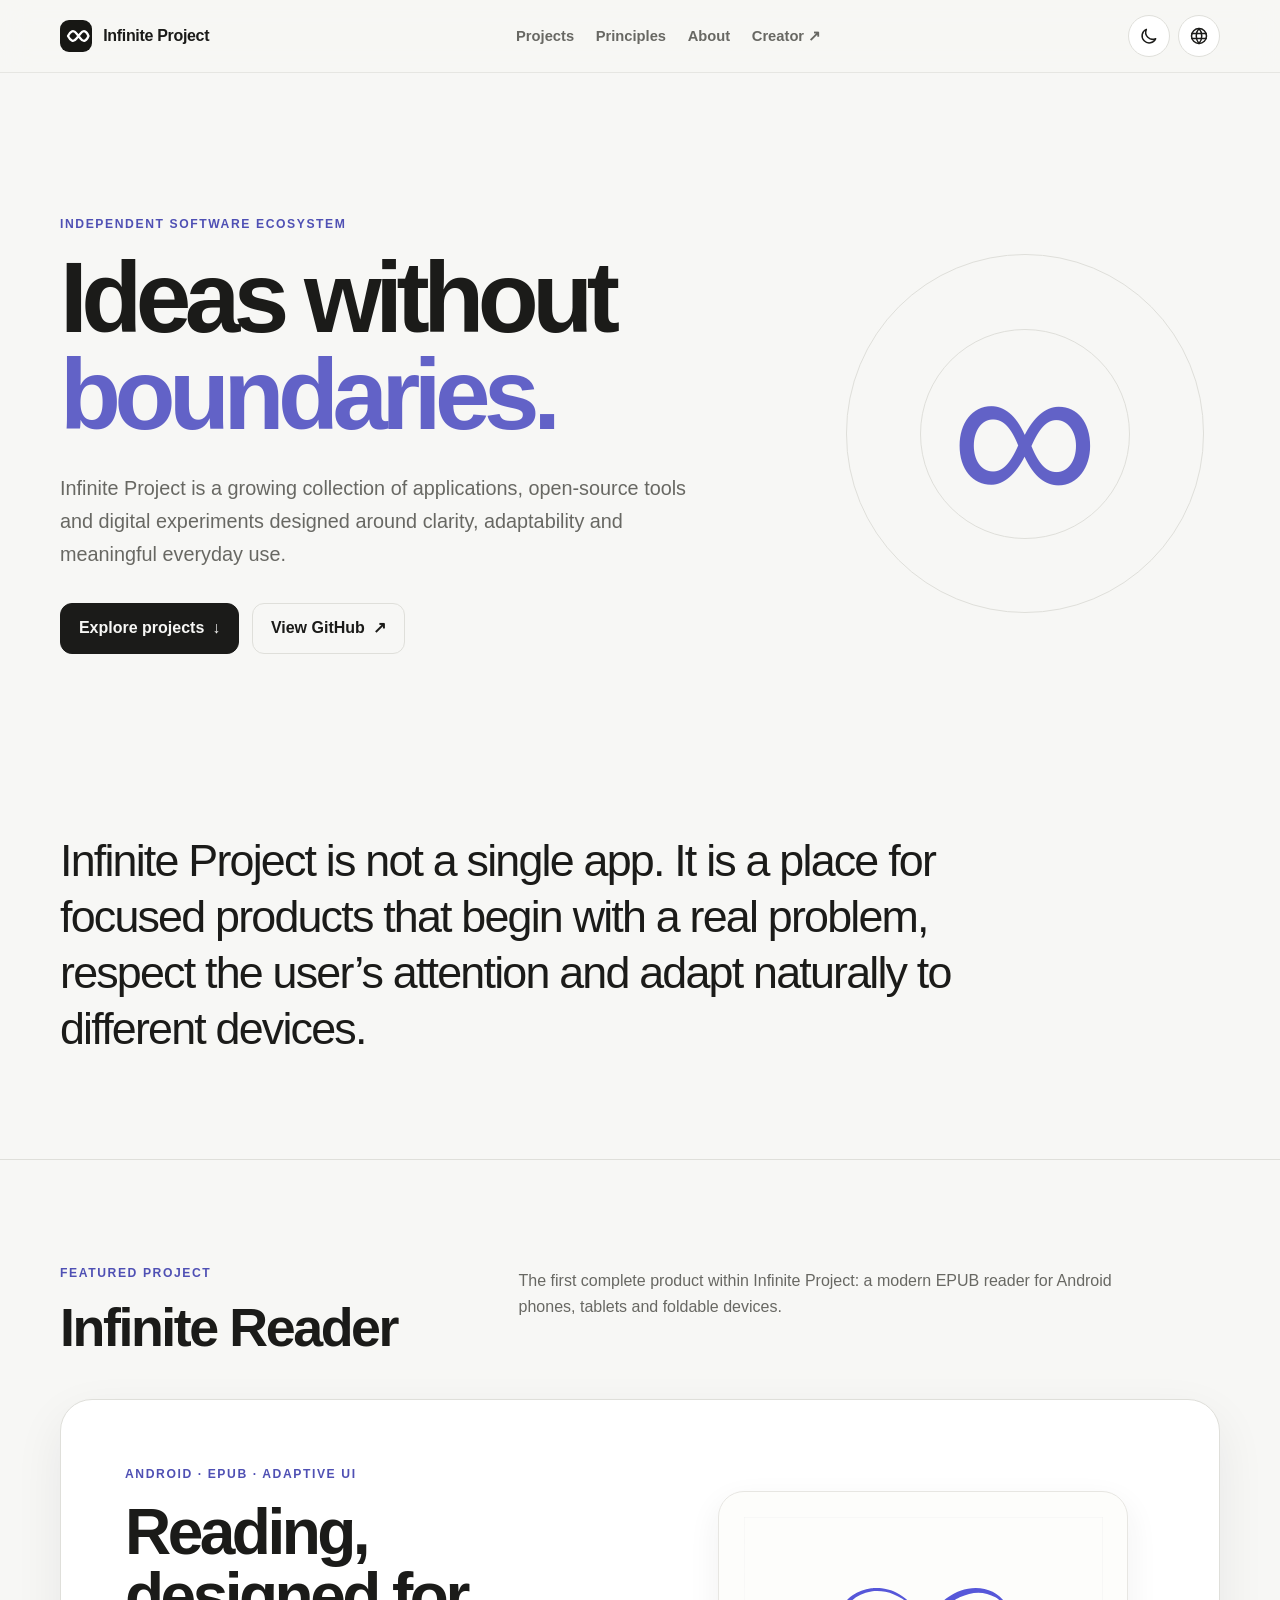
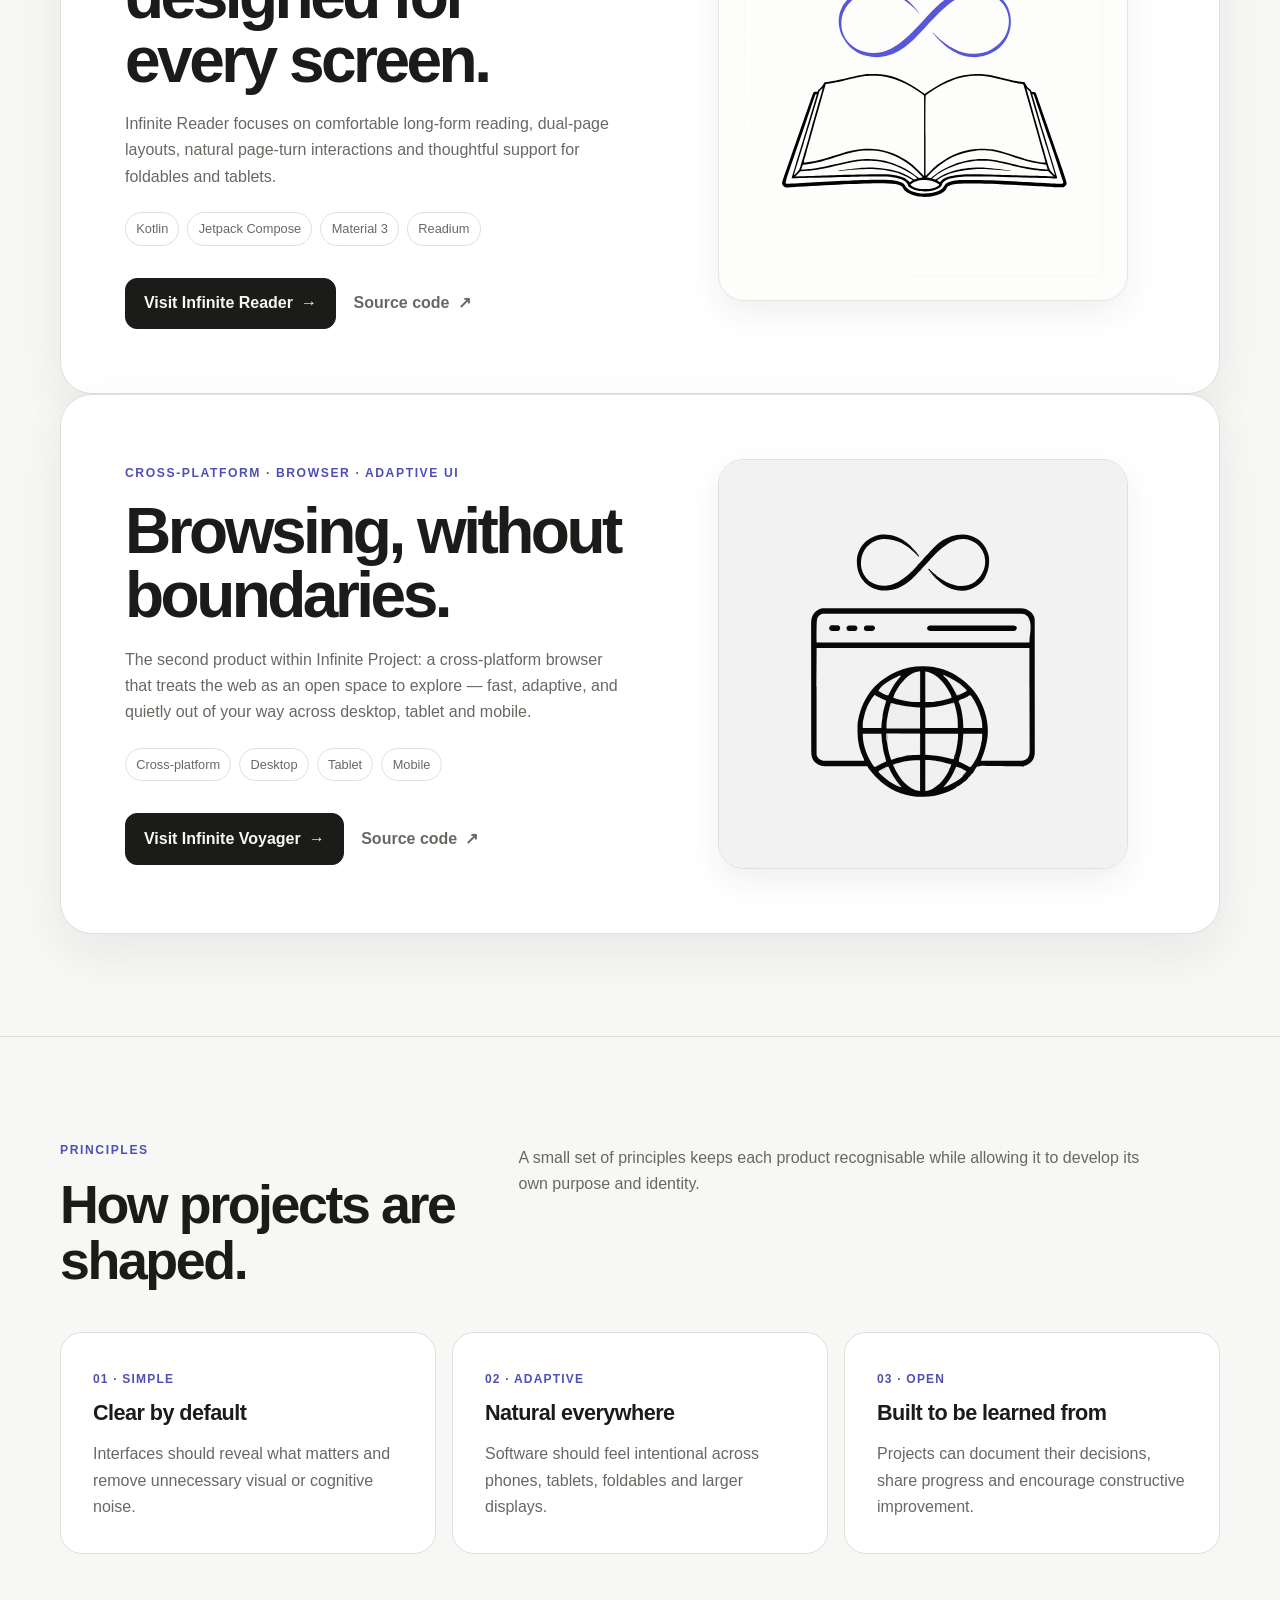
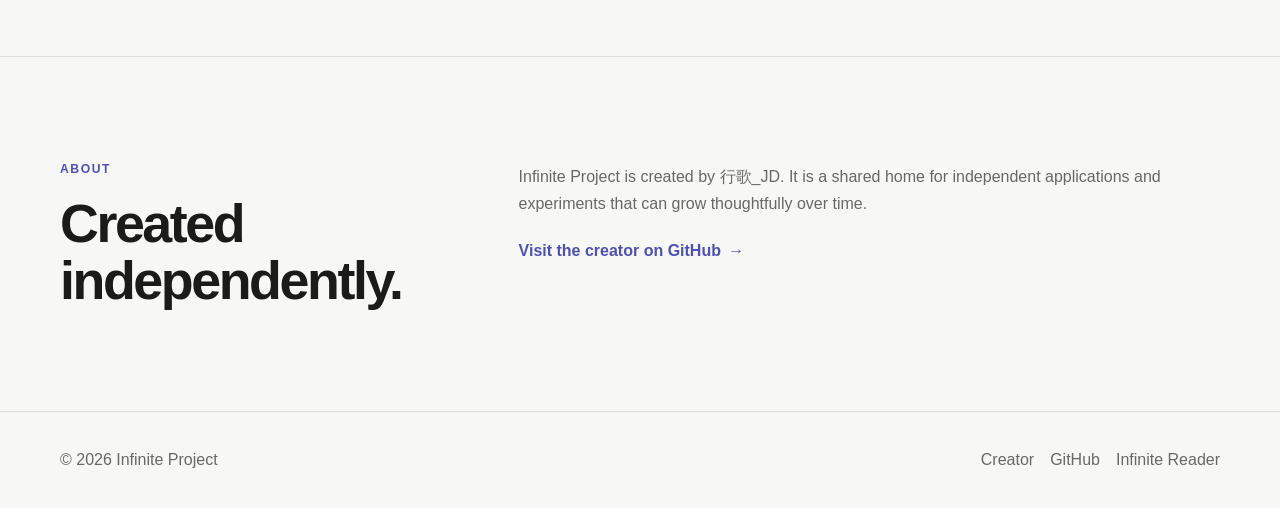
==== commit b6f4c3cf: "Update main page" ====
--- a/index.html
+++ b/index.html
@@ -104,6 +104,24 @@
             </div>
           </div>
         </article>
+
+        <article class="featured-project" data-reveal>
+          <div class="featured-copy">
+            <p class="eyebrow">Cross-platform · Browser · <span data-i18n="adaptiveUi">Adaptive UI</span></p>
+            <h3 data-i18n="voyagerTitle">Browsing, without boundaries.</h3>
+            <p data-i18n="voyagerCopy">The second product within Infinite Project: a cross-platform browser that treats the web as an open space to explore — fast, adaptive, and quietly out of your way across desktop, tablet and mobile.</p>
+            <div class="tag-list" data-i18n-aria-label="technologiesLabel" aria-label="Technologies"><span class="tag">Cross-platform</span><span class="tag">Desktop</span><span class="tag">Tablet</span><span class="tag">Mobile</span></div>
+            <div class="hero-actions">
+              <a class="button" href="./voyager/" target="_blank" rel="noreferrer"><span data-i18n="visitVoyager">Visit Infinite Voyager</span><span aria-hidden="true">→</span></a>
+              <a class="text-button" href="#" target="_blank" rel="noreferrer"><span data-i18n="sourceCode">Source code</span><span aria-hidden="true">↗</span></a>
+            </div>
+          </div>
+          <div class="voyager-visual">
+            <div class="voyager-mark">
+              <img src="./voyager/assets/icons/icon.svg" data-i18n-alt="voyagerLogoAlt" alt="Infinite Voyager browser window and infinity symbol">
+            </div>
+          </div>
+        </article>
       </div>
     </section>
 
--- a/assets/css/styles.css
+++ b/assets/css/styles.css
@@ -275,6 +275,31 @@
   height: auto;
 }
 
+.voyager-visual {
+  position: relative;
+  display: grid;
+  min-height: 400px;
+  place-items: center;
+}
+
+.voyager-mark {
+  display: grid;
+  width: min(100%, 410px);
+  aspect-ratio: 1;
+  place-items: center;
+  overflow: hidden;
+  border: 1px solid var(--line);
+  border-radius: 26px;
+  background: var(--surface);
+  box-shadow: 0 12px 32px rgba(38, 37, 47, 0.07);
+}
+
+.voyager-mark img {
+  width: 100%;
+  height: 100%;
+  object-fit: cover;
+}
+
 .principles-grid { display: grid; grid-template-columns: repeat(3, minmax(0, 1fr)); gap: 1rem; }
 .card { min-width: 0; border: 1px solid var(--line); border-radius: var(--radius-md); background: var(--surface); padding: clamp(1.35rem, 3vw, 2rem); }
 .card h3 { margin: 0.25rem 0 0.65rem; font-size: 1.35rem; letter-spacing: -0.025em; }
@@ -314,6 +339,7 @@
   .project-hero { grid-template-columns: minmax(0, 1.25fr) minmax(230px, 0.75fr); }
   .featured-project { grid-template-columns: minmax(0, 1fr) minmax(280px, 0.82fr); }
   .reader-visual { min-height: 340px; }
+  .voyager-visual { min-height: 340px; }
 }
 
 @media (max-width: 720px) {
@@ -323,6 +349,8 @@
   .section-heading, .about-layout { gap: 0.9rem; }
   .reader-visual { min-height: min(88vw, 380px); order: -1; }
   .reader-mark { width: min(100%, 360px); }
+  .voyager-visual { min-height: min(88vw, 380px); order: -1; }
+  .voyager-mark { width: min(100%, 360px); }
   .footer-row { align-items: flex-start; flex-direction: column; }
 }
 
@@ -339,6 +367,7 @@
   .hero-actions .button, .hero-actions .text-button { width: 100%; }
   .featured-project { border-radius: 24px; }
   .reader-visual { min-height: 280px; }
+  .voyager-visual { min-height: 280px; }
 }
 
 @media (prefers-reduced-motion: reduce) {
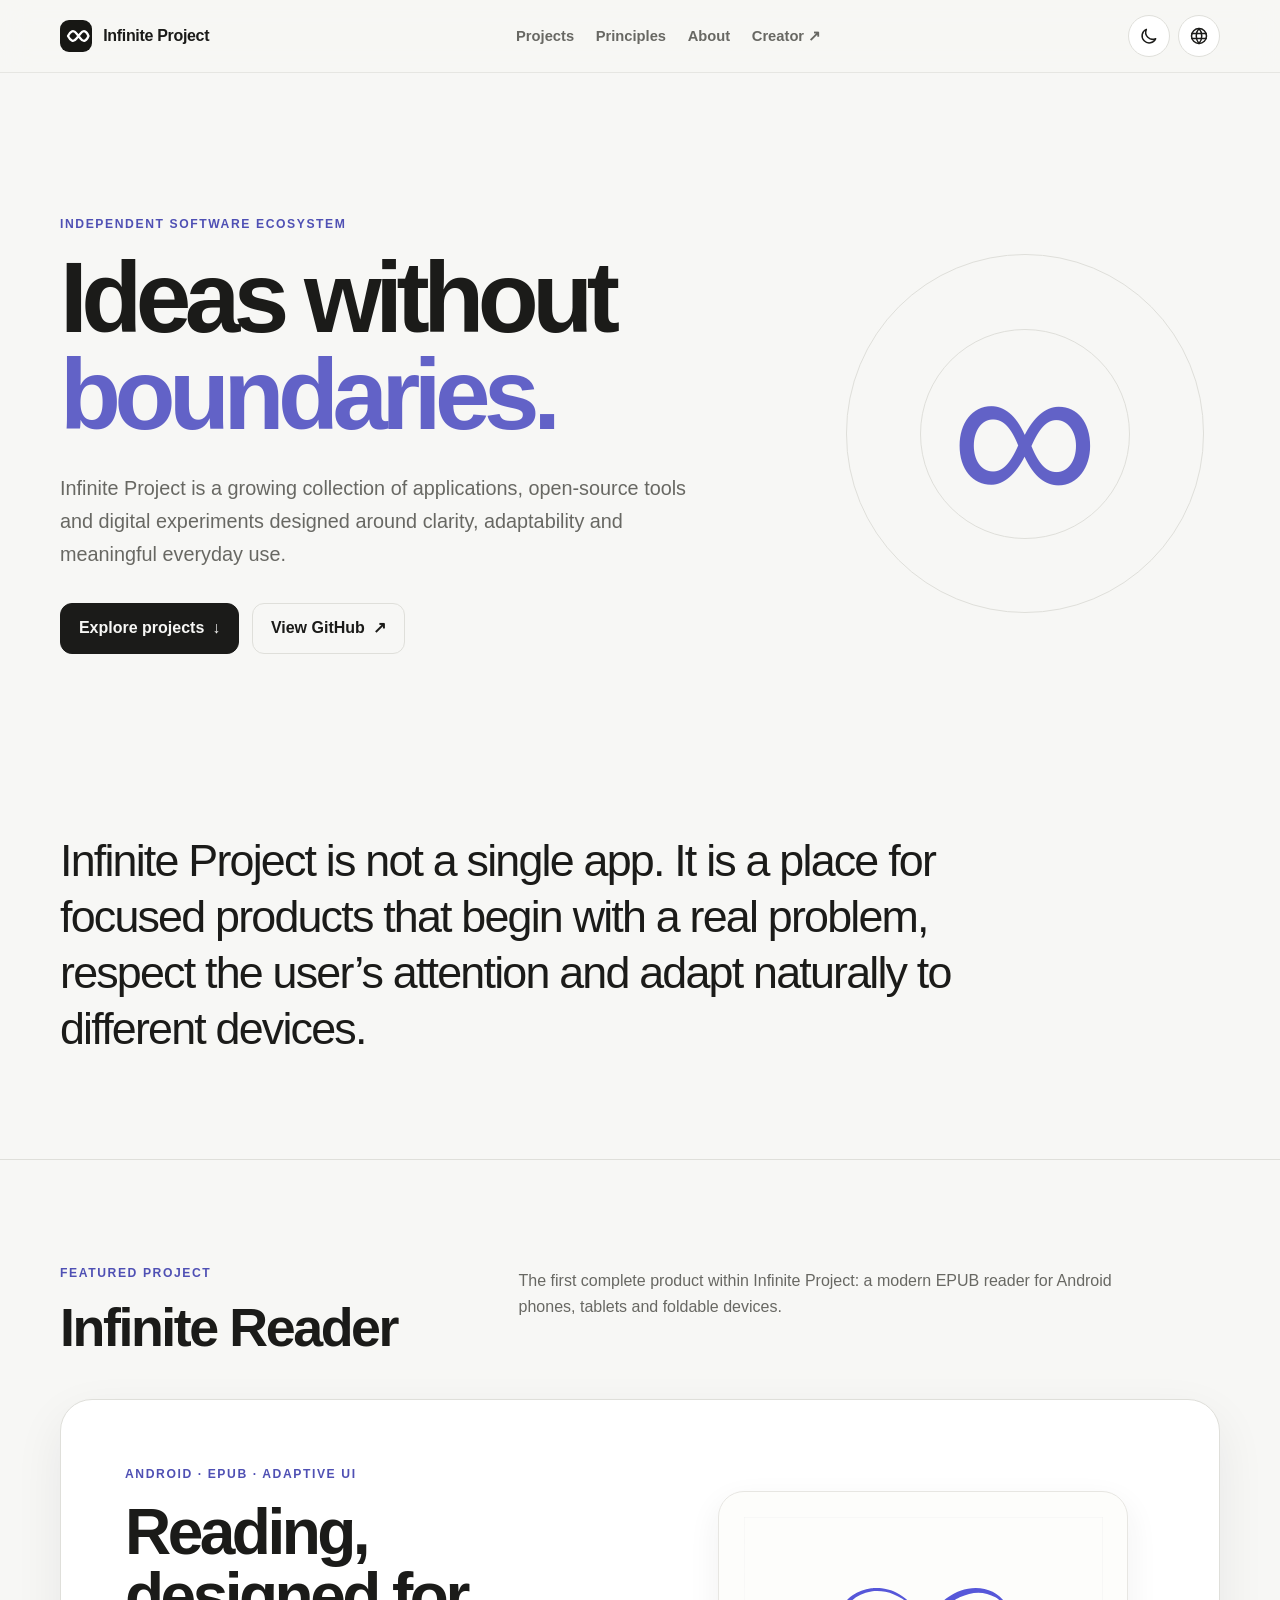
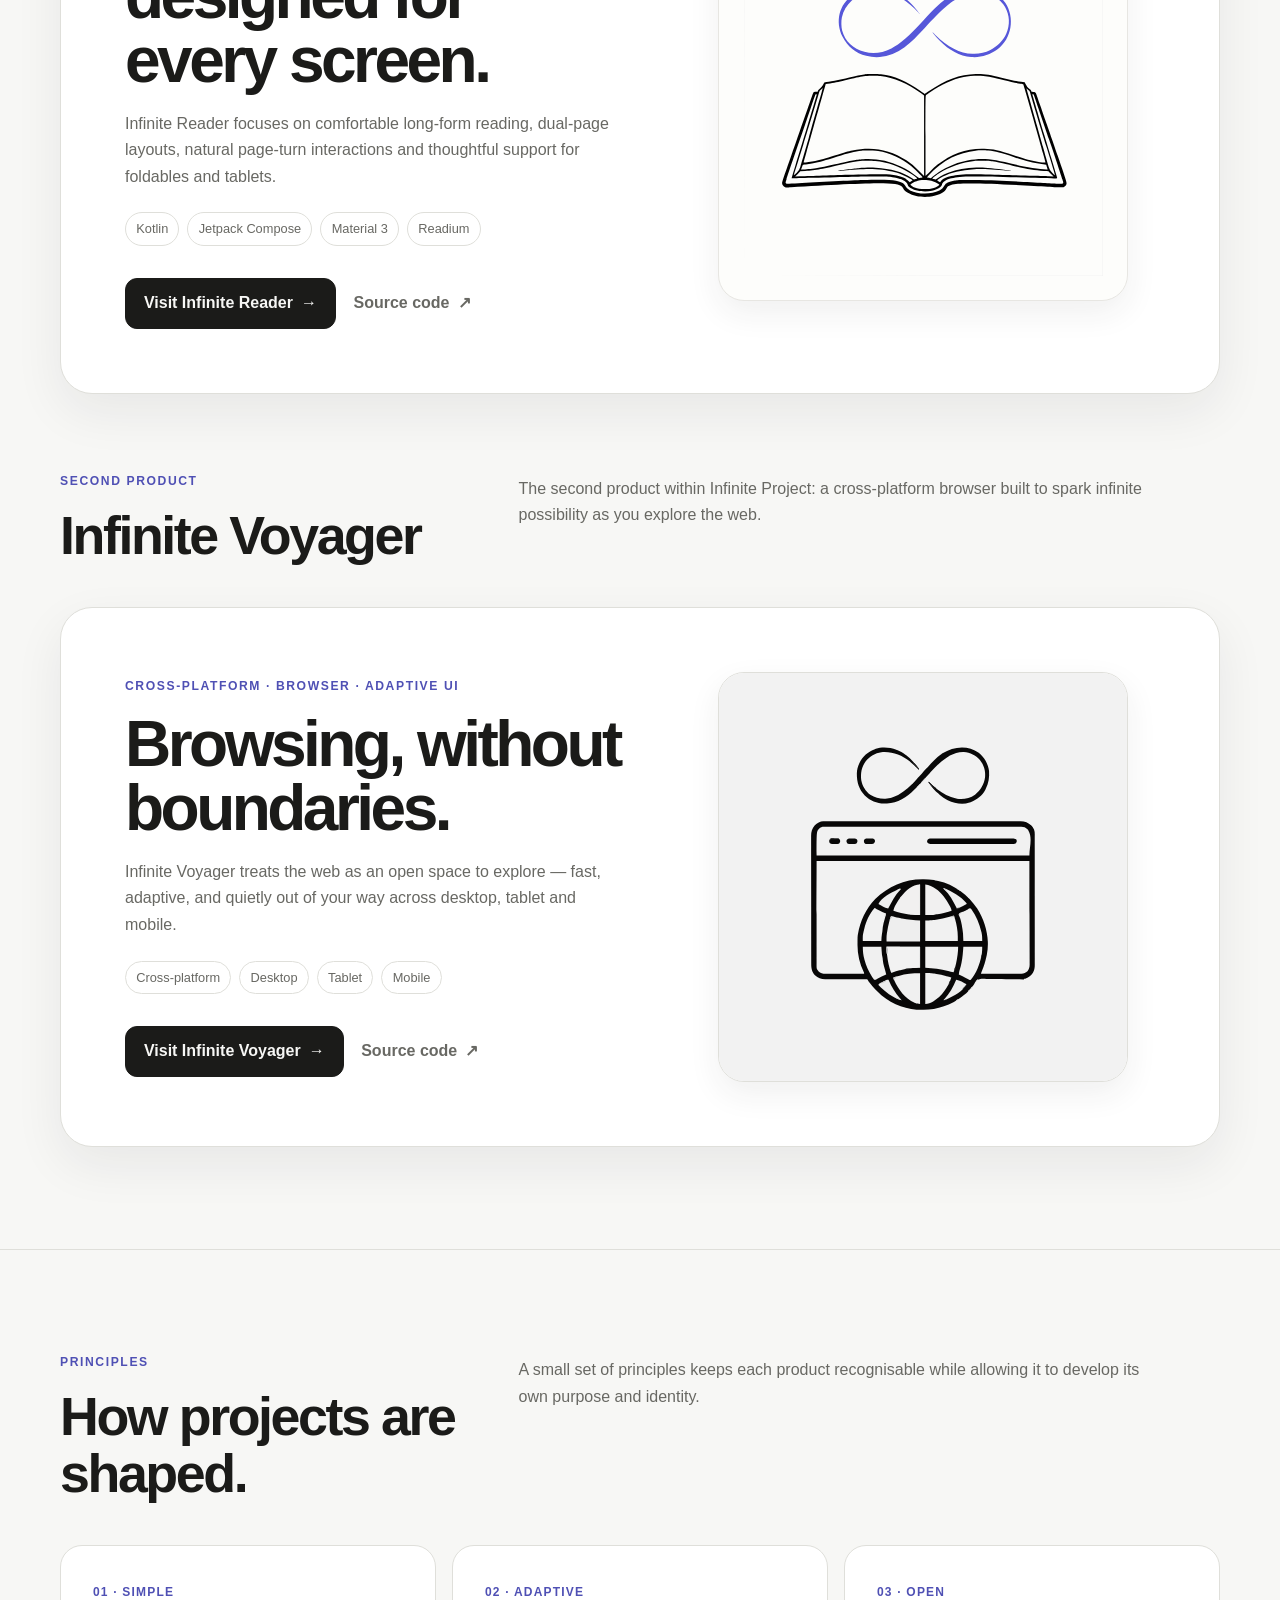
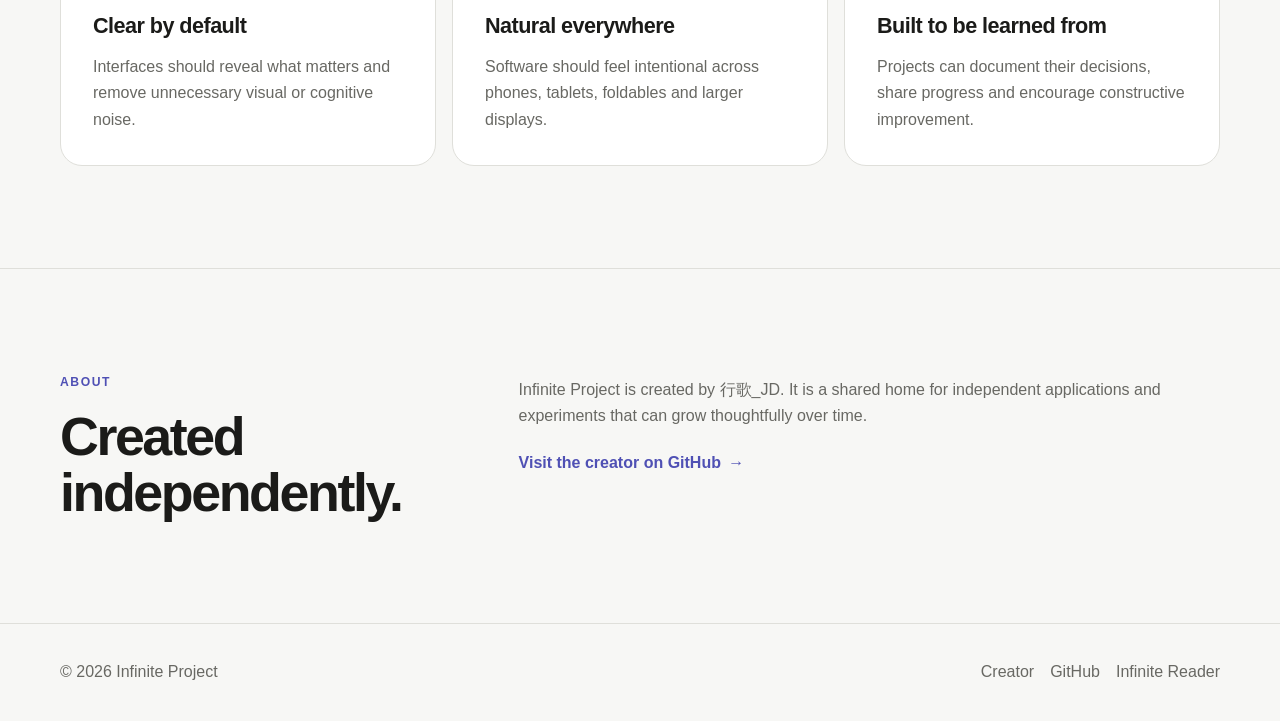
==== commit 4c17a356: "Update main page" ====
--- a/index.html
+++ b/index.html
@@ -105,11 +105,16 @@
           </div>
         </article>
 
+        <div class="section-heading voyager-heading" data-reveal>
+          <div><p class="eyebrow" data-i18n="voyagerEyebrow">Second product</p><h2>Infinite Voyager</h2></div>
+          <p data-i18n="voyagerIntro">The second product within Infinite Project: a cross-platform browser built to spark infinite possibility as you explore the web.</p>
+        </div>
+
         <article class="featured-project" data-reveal>
           <div class="featured-copy">
             <p class="eyebrow">Cross-platform · Browser · <span data-i18n="adaptiveUi">Adaptive UI</span></p>
             <h3 data-i18n="voyagerTitle">Browsing, without boundaries.</h3>
-            <p data-i18n="voyagerCopy">The second product within Infinite Project: a cross-platform browser that treats the web as an open space to explore — fast, adaptive, and quietly out of your way across desktop, tablet and mobile.</p>
+            <p data-i18n="voyagerCopy">Infinite Voyager treats the web as an open space to explore — fast, adaptive, and quietly out of your way across desktop, tablet and mobile.</p>
             <div class="tag-list" data-i18n-aria-label="technologiesLabel" aria-label="Technologies"><span class="tag">Cross-platform</span><span class="tag">Desktop</span><span class="tag">Tablet</span><span class="tag">Mobile</span></div>
             <div class="hero-actions">
               <a class="button" href="./voyager/" target="_blank" rel="noreferrer"><span data-i18n="visitVoyager">Visit Infinite Voyager</span><span aria-hidden="true">→</span></a>
--- a/assets/css/styles.css
+++ b/assets/css/styles.css
@@ -229,6 +229,7 @@
 .manifesto { max-width: 980px; margin: 0; font-size: clamp(1.65rem, 3.5vw, 3rem); letter-spacing: -0.04em; line-height: 1.25; }
 .section-heading, .about-layout { display: grid; grid-template-columns: minmax(0, 0.72fr) minmax(0, 1.28fr); gap: clamp(1.5rem, 5vw, 4rem); }
 .section-heading { margin-bottom: 2.7rem; }
+.featured-project + .section-heading { margin-top: clamp(3rem, 6vw, 5rem); }
 .section-heading h2, .about-layout h2 { margin: 0; font-size: clamp(2.15rem, 4.2vw, 3.75rem); letter-spacing: -0.045em; line-height: 1.05; }
 .section-heading > p, .about-layout > div:last-child > p { max-width: 650px; margin: 0.3rem 0 0; color: var(--muted); }
 
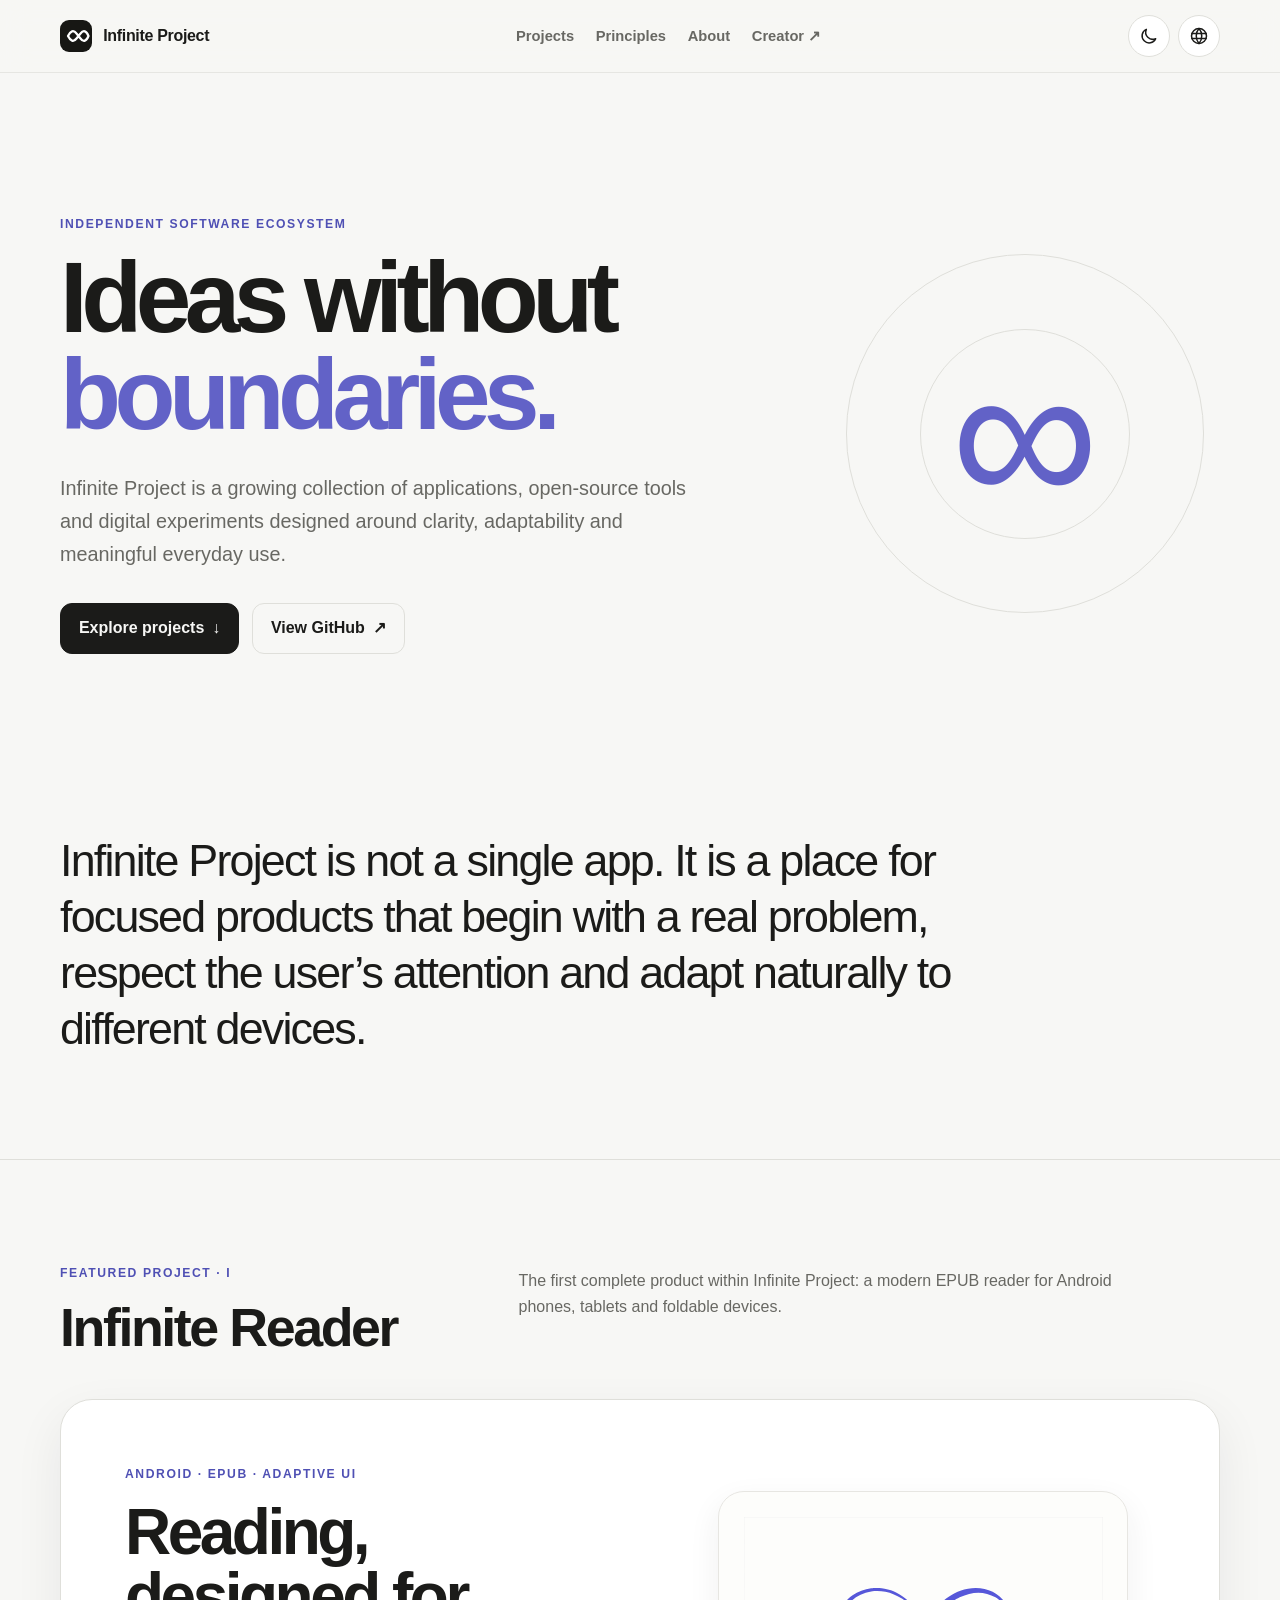
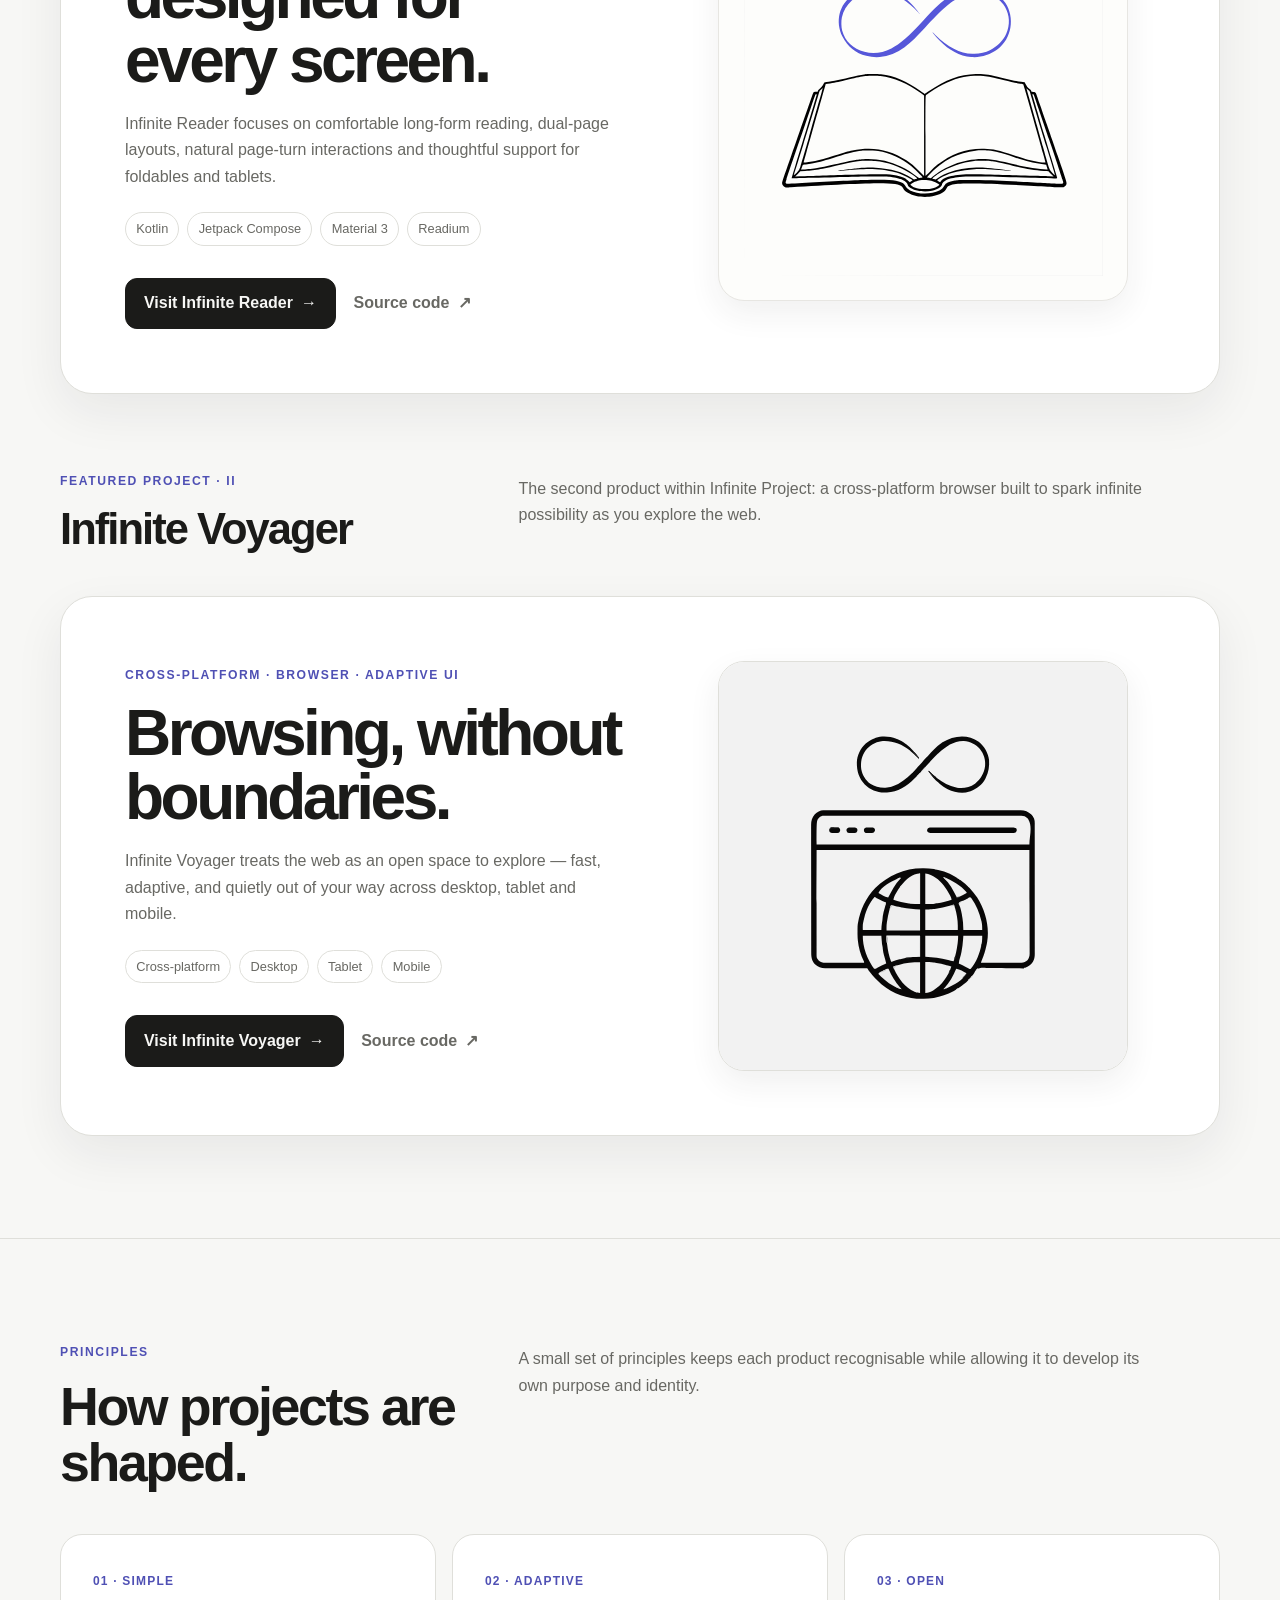
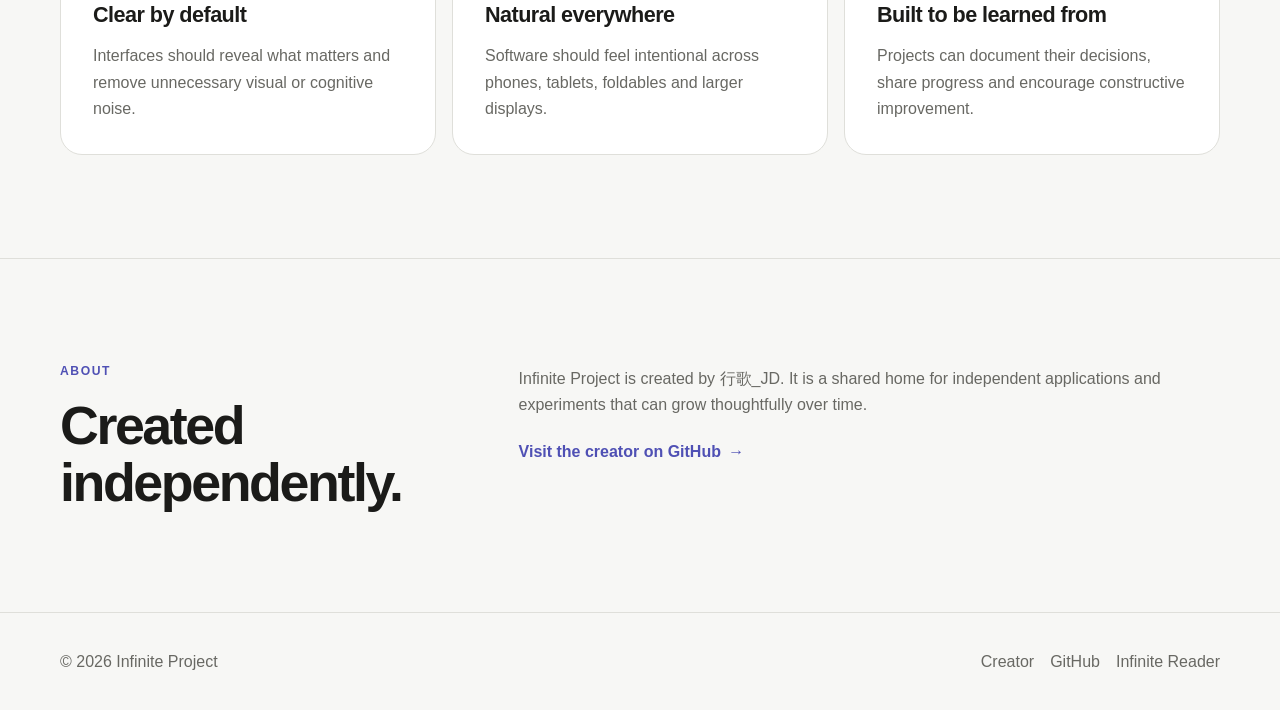
==== commit c55180c8: "Update main page" ====
--- a/index.html
+++ b/index.html
@@ -83,7 +83,7 @@
     <section class="section" id="projects">
       <div class="container">
         <div class="section-heading" data-reveal>
-          <div><p class="eyebrow" data-i18n="featuredEyebrow">Featured project</p><h2>Infinite Reader</h2></div>
+          <div><p class="eyebrow" data-i18n="featuredEyebrow">Featured project · I</p><h2>Infinite Reader</h2></div>
           <p data-i18n="featuredIntro">The first complete product within Infinite Project: a modern EPUB reader for Android phones, tablets and foldable devices.</p>
         </div>
 
@@ -106,7 +106,7 @@
         </article>
 
         <div class="section-heading voyager-heading" data-reveal>
-          <div><p class="eyebrow" data-i18n="voyagerEyebrow">Second product</p><h2>Infinite Voyager</h2></div>
+          <div><p class="eyebrow" data-i18n="voyagerEyebrow">Featured project · II</p><h2>Infinite Voyager</h2></div>
           <p data-i18n="voyagerIntro">The second product within Infinite Project: a cross-platform browser built to spark infinite possibility as you explore the web.</p>
         </div>
 
--- a/assets/css/styles.css
+++ b/assets/css/styles.css
@@ -232,6 +232,7 @@
 .featured-project + .section-heading { margin-top: clamp(3rem, 6vw, 5rem); }
 .section-heading h2, .about-layout h2 { margin: 0; font-size: clamp(2.15rem, 4.2vw, 3.75rem); letter-spacing: -0.045em; line-height: 1.05; }
 .section-heading > p, .about-layout > div:last-child > p { max-width: 650px; margin: 0.3rem 0 0; color: var(--muted); }
+.voyager-heading h2 { font-size: clamp(1.8rem, 3.4vw, 3.2rem); white-space: nowrap; }
 
 .featured-project {
   display: grid;
